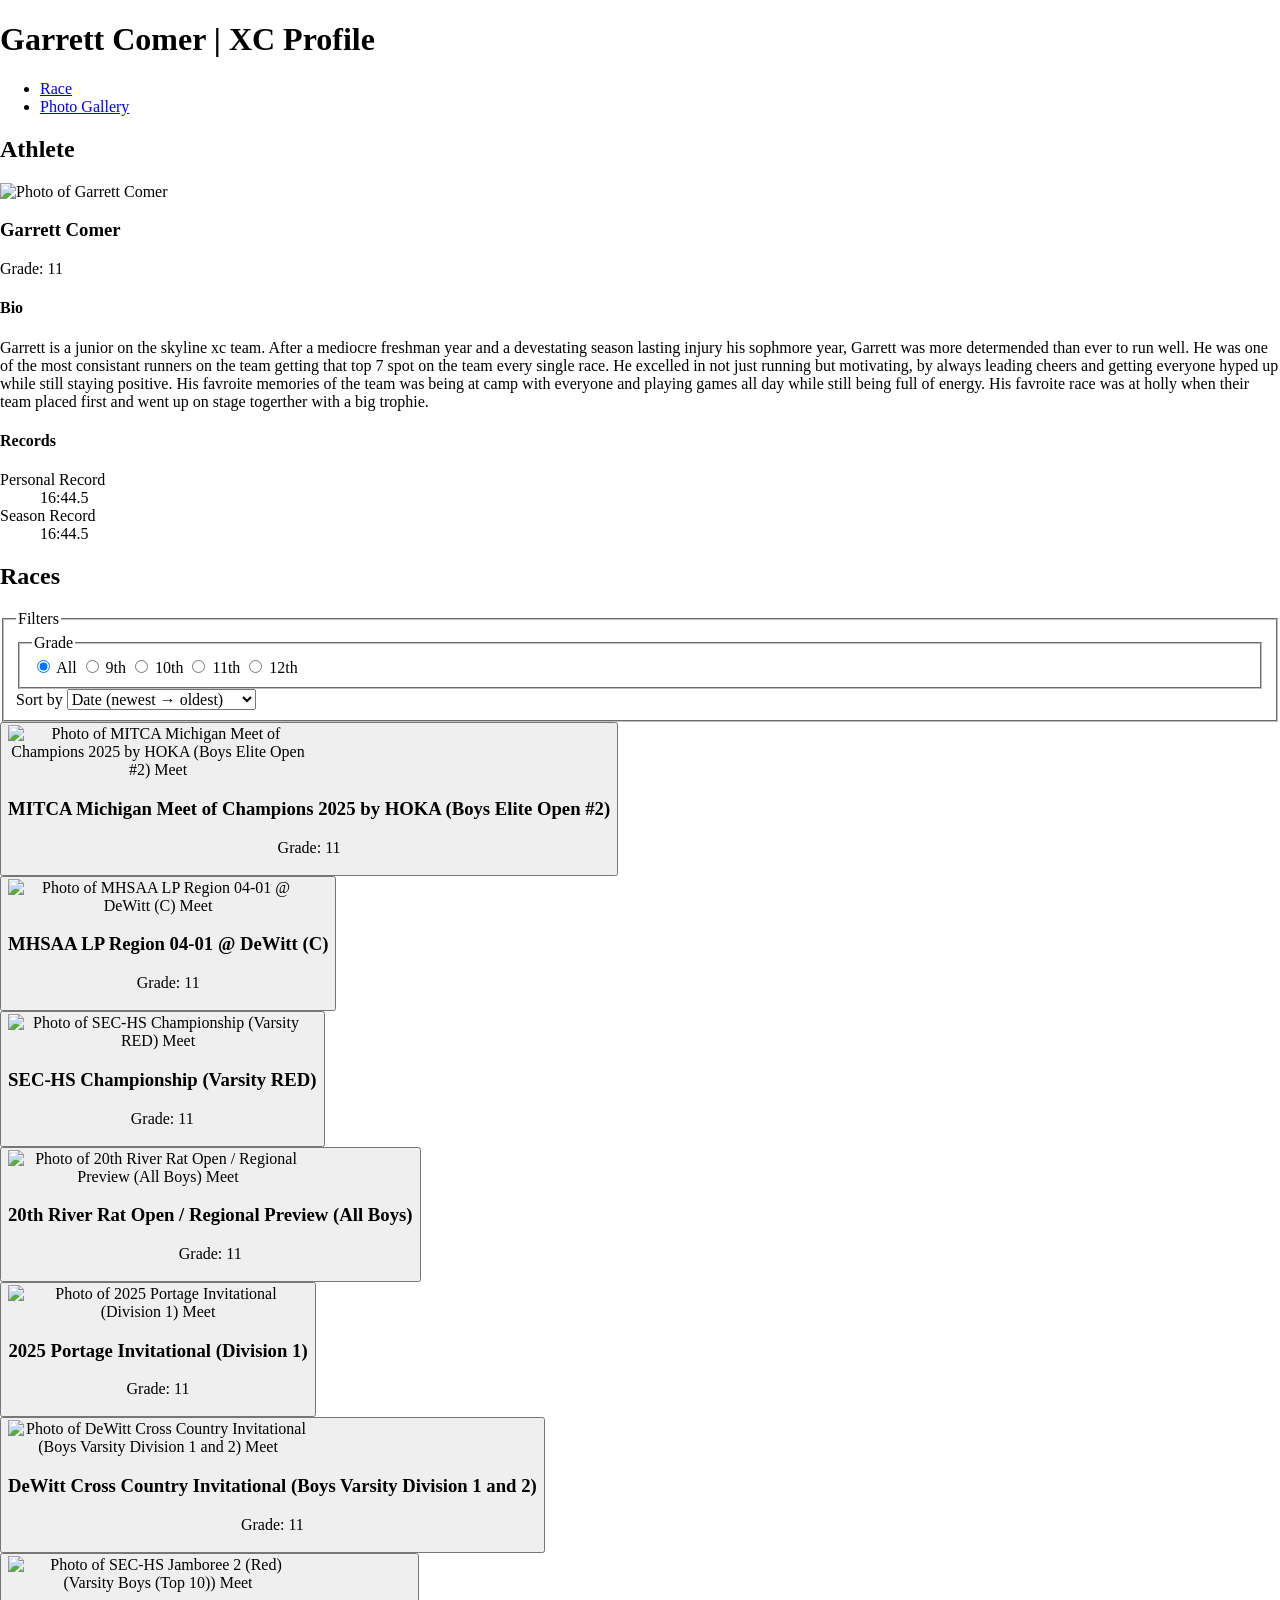
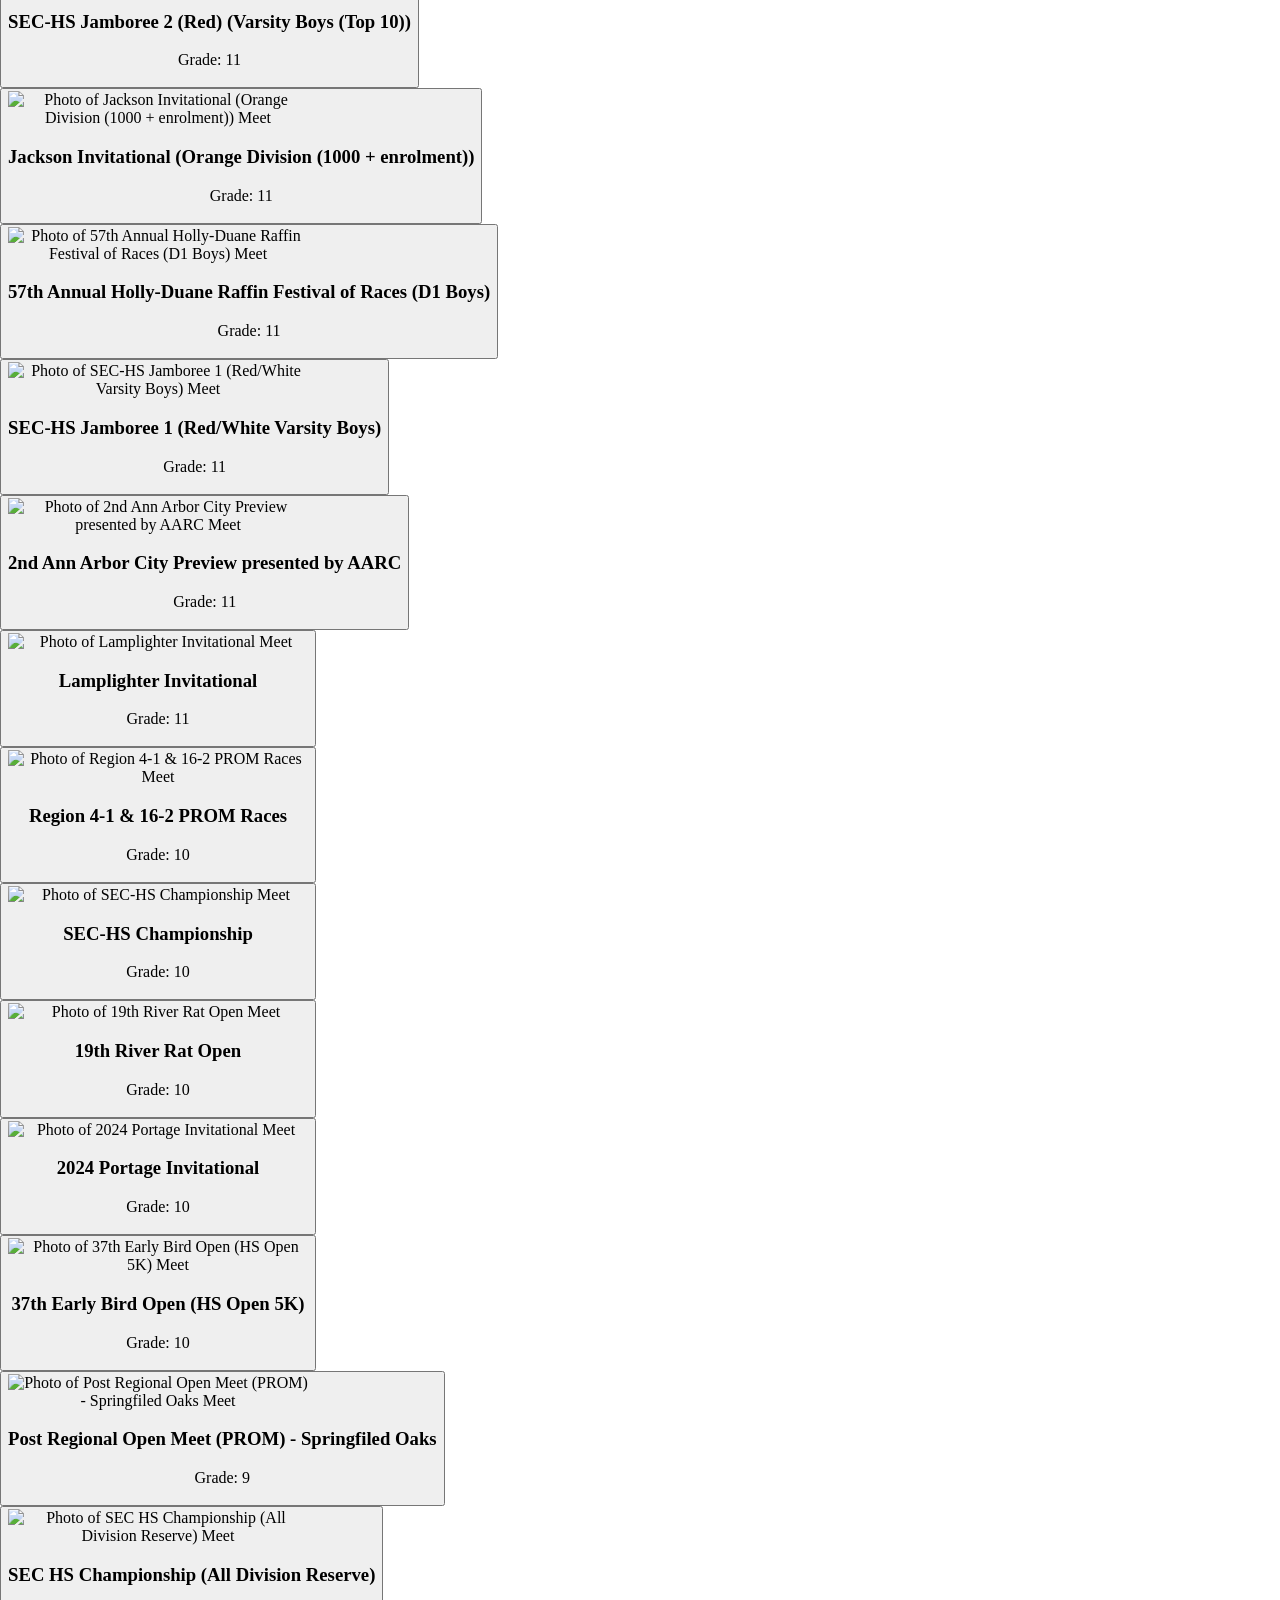
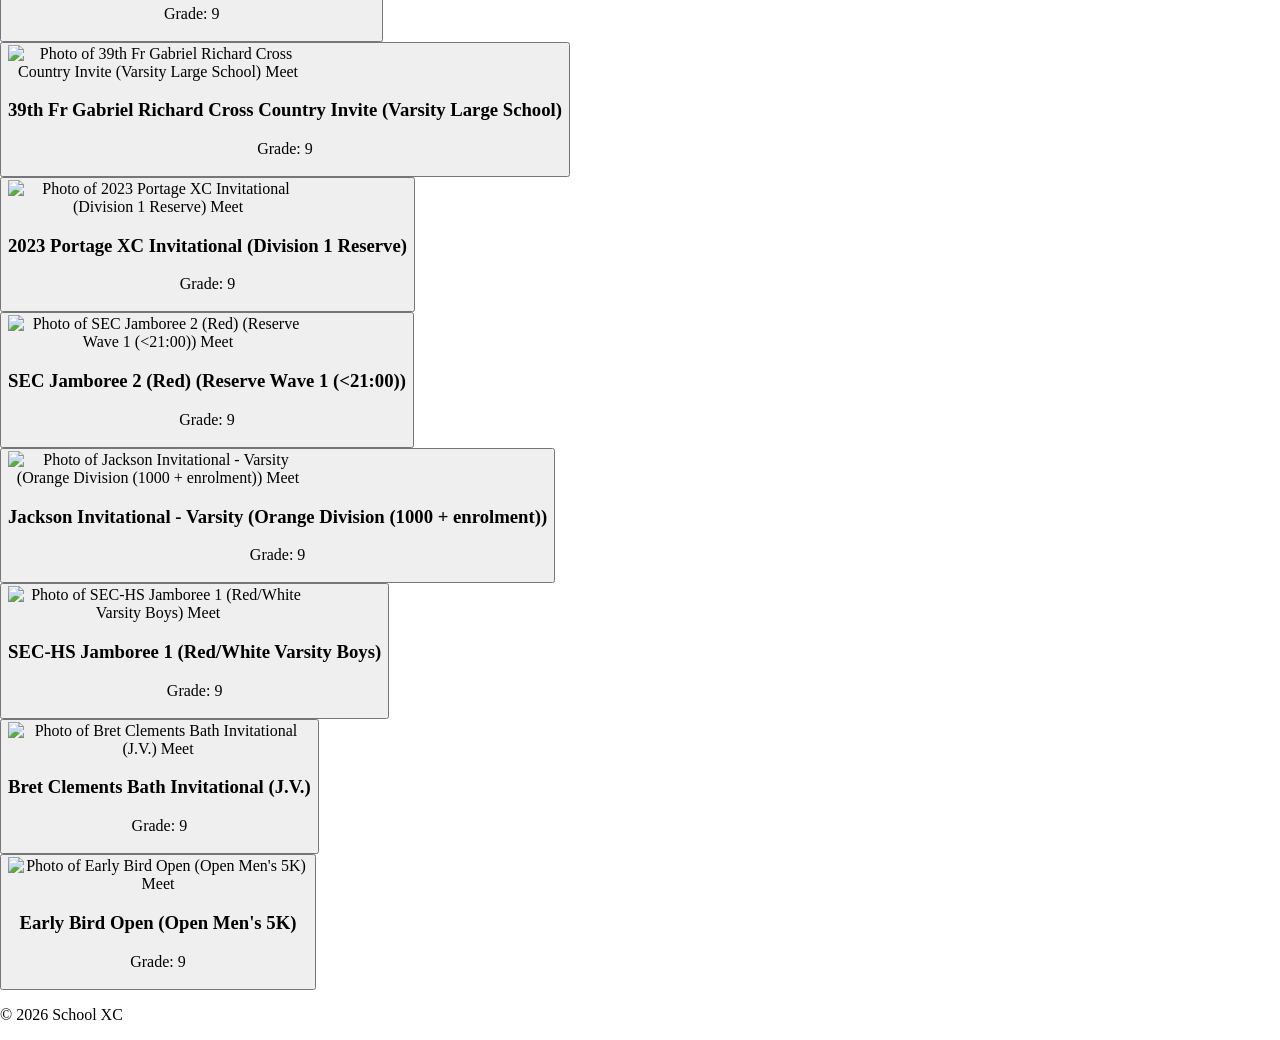
==== index.html @ 2f69517b "Add files via upload" ====
<!doctype html>
<html lang="en">
  <head>
    <meta charset="utf-8" />
    <meta name="viewport" content="width=device-width, initial-scale=1" />
    <title>Garrett Comer | XC Athlete Profile</title>
    <link rel="stylesheet" href="reset.css" />
    <script src="filters.js" defer></script>
  </head>

  <body>    
    <header>
        <h1>Garrett Comer | XC Profile</h1>

        <nav aria-label="Primary">
            <ul>
            <li><a aria-current="page" href="index.html">Race</a></li>
            <li><a href="gallery.html">Photo Gallery</a></li>
            </ul>
        </nav>
    </header>

    <main id="main">
        <section aria-labelledby="athlete-section-heading">
            <h2 id="athlete-section-heading">Athlete</h2>

            <article id="athlete-21615274" aria-labelledby="athlete-name-21615274">
            <header>
                <img src="images/Cover Photo.jpg" alt="Photo of Garrett Comer" width="300"/>
                <h3 id="athlete-name-21615274">Garrett Comer</h3>
                <p>Grade: 11</p>
            </header>

            <section aria-labelledby="bio-heading-21615274">
                <h4 id="bio-heading-21615274">Bio</h4>
                <p>Garrett is a junior on the skyline xc team. After a mediocre freshman year and a devestating season lasting injury his sophmore year, Garrett was more determended than ever to run well. He was one of the most consistant runners on the team getting that top 7 spot on the team every single race. He excelled in not just running but motivating, by always leading cheers and getting everyone hyped up while still staying positive. His favroite memories of the team was being at camp with everyone and playing games all day while still being full of energy. His favroite race was at holly when their team placed first and went up on stage togerther with a big trophie.</p>
            </section>

            <section aria-labelledby="records-heading-21615274">
                <h4 id="records-heading-21615274">Records</h4>
                <dl>
                <dt>Personal Record</dt><dd>16:44.5</dd>
                <dt>Season Record</dt><dd>16:44.5</dd>
                </dl>
            </section>
            </article>
        </section>
        <section aria-labelledby="races-heading">
            <h2 id="races-heading">Races</h2>
            <form id="filters" action="index.html" method="get" aria-labelledby="filter-heading">
            <fieldset>
                <legend id="filter-heading">Filters</legend>

                <fieldset>
                    <legend>Grade</legend>
                    <input type="radio" id="g-all" name="grade" value="all" checked />
                    <label for="g-all">All</label>
                    <input type="radio" id="g-9" name="grade" value="9" />
                    <label for="g-9">9th</label>
                    <input type="radio" id="g-10" name="grade" value="10" />
                    <label for="g-10">10th</label>
                    <input type="radio" id="g-11" name="grade" value="11" />
                    <label for="g-11">11th</label>
                    <input type="radio" id="g-12" name="grade" value="12" />
                    <label for="g-12">12th</label>
                </fieldset>
                
                <div>
                    <label for="sort">Sort by</label>
                    <select id="sort" name="sort">
                    <option value="time_asc">Time (fastest → slowest)</option>
                    <option value="time_desc">Time (slowest → fastest)</option>
                    <option value="place_asc">Placement (best → worst)</option>
                    <option value="place_desc">Placement (worst → best)</option>
                    <option value="date_desc">Date (newest → oldest)</option>
                    <option value="date_asc">Date (oldest → newest)</option>
                    </select>
                </div>
            </fieldset>
            </form>

            <div id="race-cards">
            <article aria-label="Race card" data-grade="11" data-year="2025" data-place="35" data-date="Aug 15 2025" data-time="17:22.3" data-time-seconds="1042.3">
                <button type="button" class="athlete-card" aria-haspopup="dialog" aria-controls="meet-race-1" onclick="document.getElementById('meet-race-1').showModal()">
                <img src="images/2025 Lamplighter.jpg" alt="Photo of Lamplighter Invitational Meet" width="300"/>
                <h3>Lamplighter Invitational</h3>
                <p>Grade: 11</p>
                </button>

                <dialog id="meet-race-1" aria-labelledby="meet-race-1-title">
                <h3 id="meet-race-1-title">Lamplighter Invitational</h3>
                <img src="images/2025 Lamplighter.jpg" alt="Photo of Lamplighter Invitational Meet" />
                <p>Date: Aug 15 2025</p>
                <p>Time: 17:22.3</p>
                <p>Placement: 35</p>
                <p><a href="https://www.athletic.net/CrossCountry/meet/247194/results/1007644">Link to Athletic.net</a></p>
                <form method="dialog">
                    <button>Close</button>
                </form>
                </dialog>
            </article>

<article aria-label="Race card" data-grade="11" data-year="2025" data-place="9" data-date="Aug 27 2025" data-time="17:40.1" data-time-seconds="1060.1">
                <button type="button" class="athlete-card" aria-haspopup="dialog" aria-controls="meet-race-2" onclick="document.getElementById('meet-race-2').showModal()">
                <img src="https://si339.github.io/ClientData/21615274/2025AARC.jpg" alt="Photo of 2nd Ann Arbor City Preview presented by AARC Meet" width="300"/>
                <h3>2nd Ann Arbor City Preview presented by AARC</h3>
                <p>Grade: 11</p>
                </button>

                <dialog id="meet-race-2" aria-labelledby="meet-race-2-title">
                <h3 id="meet-race-2-title">2nd Ann Arbor City Preview presented by AARC</h3>
                <img src="https://si339.github.io/ClientData/21615274/2025AARC.jpg" alt="Photo of 2nd Ann Arbor City Preview presented by AARC Meet" />
                <p>Date: Aug 27 2025</p>
                <p>Time: 17:40.1</p>
                <p>Placement: 9</p>
                <p><a href="https://www.athletic.net/CrossCountry/meet/253860/results/1013715">Link to Athletic.net</a></p>
                <form method="dialog">
                    <button>Close</button>
                </form>
                </dialog>
            </article>

<article aria-label="Race card" data-grade="11" data-year="2025" data-place="22" data-date="Sep 9 2025" data-time="16:55.1" data-time-seconds="1015.1">
                <button type="button" class="athlete-card" aria-haspopup="dialog" aria-controls="meet-race-3" onclick="document.getElementById('meet-race-3').showModal()">
                <img src="https://si339.github.io/ClientData/21615274/2025SEC_HSJamboree1.jpg" alt="Photo of SEC-HS Jamboree 1 (Red/White Varsity Boys) Meet" width="300"/>
                <h3>SEC-HS Jamboree 1 (Red/White Varsity Boys)</h3>
                <p>Grade: 11</p>
                </button>

                <dialog id="meet-race-3" aria-labelledby="meet-race-3-title">
                <h3 id="meet-race-3-title">SEC-HS Jamboree 1 (Red/White Varsity Boys)</h3>
                <img src="https://si339.github.io/ClientData/21615274/2025SEC_HSJamboree1.jpg" alt="Photo of SEC-HS Jamboree 1 (Red/White Varsity Boys) Meet" />
                <p>Date: Sep 9 2025</p>
                <p>Time: 16:55.1</p>
                <p>Placement: 22</p>
                <p><a href="https://www.athletic.net/CrossCountry/meet/255736/results/1016993">Link to Athletic.net</a></p>
                <form method="dialog">
                    <button>Close</button>
                </form>
                </dialog>
            </article>

<article aria-label="Race card" data-grade="11" data-year="2025" data-place="28" data-date="Sep 13 2025" data-time="16:58.4" data-time-seconds="1018.4">
                <button type="button" class="athlete-card" aria-haspopup="dialog" aria-controls="meet-race-4" onclick="document.getElementById('meet-race-4').showModal()">
                <img src="https://si339.github.io/ClientData/21615274/202557thHolly-Duane.jpg" alt="Photo of 57th Annual Holly-Duane Raffin Festival of Races (D1 Boys) Meet" width="300"/>
                <h3>57th Annual Holly-Duane Raffin Festival of Races (D1 Boys)</h3>
                <p>Grade: 11</p>
                </button>

                <dialog id="meet-race-4" aria-labelledby="meet-race-4-title">
                <h3 id="meet-race-4-title">57th Annual Holly-Duane Raffin Festival of Races (D1 Boys)</h3>
                <img src="https://si339.github.io/ClientData/21615274/202557thHolly-Duane.jpg" alt="Photo of 57th Annual Holly-Duane Raffin Festival of Races (D1 Boys) Meet" />
                <p>Date: Sep 13 2025</p>
                <p>Time: 16:58.4</p>
                <p>Placement: 28</p>
                <p><a href="https://www.athletic.net/CrossCountry/meet/254402/results/1015792">Link to Athletic.net</a></p>
                <form method="dialog">
                    <button>Close</button>
                </form>
                </dialog>
            </article>

<article aria-label="Race card" data-grade="11" data-year="2025" data-place="81" data-date="Sep 20 2025" data-time="16:46.8" data-time-seconds="1006.8">
                <button type="button" class="athlete-card" aria-haspopup="dialog" aria-controls="meet-race-5" onclick="document.getElementById('meet-race-5').showModal()">
                <img src="images/logo.jpeg" alt="Photo of Jackson Invitational (Orange Division (1000 + enrolment)) Meet" width="300"/>
                <h3>Jackson Invitational (Orange Division (1000 + enrolment))</h3>
                <p>Grade: 11</p>
                </button>

                <dialog id="meet-race-5" aria-labelledby="meet-race-5-title">
                <h3 id="meet-race-5-title">Jackson Invitational (Orange Division (1000 + enrolment))</h3>
                <img src="images/logo.jpeg" alt="Photo of Jackson Invitational (Orange Division (1000 + enrolment)) Meet" />
                <p>Date: Sep 20 2025</p>
                <p>Time: 16:46.8</p>
                <p>Placement: 81</p>
                <p><a href="https://www.athletic.net/CrossCountry/meet/253890/results/1013851">Link to Athletic.net</a></p>
                <form method="dialog">
                    <button>Close</button>
                </form>
                </dialog>
            </article>

<article aria-label="Race card" data-grade="11" data-year="2025" data-place="23" data-date="Sep 25 2025" data-time="16:55.9" data-time-seconds="1015.9">
                <button type="button" class="athlete-card" aria-haspopup="dialog" aria-controls="meet-race-6" onclick="document.getElementById('meet-race-6').showModal()">
                <img src="https://si339.github.io/ClientData/21615274/2025SEC_HSJamboree2.jpg" alt="Photo of SEC-HS Jamboree 2 (Red) (Varsity Boys (Top 10)) Meet" width="300"/>
                <h3>SEC-HS Jamboree 2 (Red) (Varsity Boys (Top 10))</h3>
                <p>Grade: 11</p>
                </button>

                <dialog id="meet-race-6" aria-labelledby="meet-race-6-title">
                <h3 id="meet-race-6-title">SEC-HS Jamboree 2 (Red) (Varsity Boys (Top 10))</h3>
                <img src="https://si339.github.io/ClientData/21615274/2025SEC_HSJamboree2.jpg" alt="Photo of SEC-HS Jamboree 2 (Red) (Varsity Boys (Top 10)) Meet" />
                <p>Date: Sep 25 2025</p>
                <p>Time: 16:55.9</p>
                <p>Placement: 23</p>
                <p><a href="https://www.athletic.net/CrossCountry/meet/255735/results/1016991">Link to Athletic.net</a></p>
                <form method="dialog">
                    <button>Close</button>
                </form>
                </dialog>
            </article>

<article aria-label="Race card" data-grade="11" data-year="2025" data-place="19" data-date="Sep 27 2025" data-time="16:55.4" data-time-seconds="1015.4">
                <button type="button" class="athlete-card" aria-haspopup="dialog" aria-controls="meet-race-7" onclick="document.getElementById('meet-race-7').showModal()">
                <img src="https://si339.github.io/ClientData/21615274/2025DeWittXCInvitational.jpg" alt="Photo of DeWitt Cross Country Invitational (Boys Varsity Division 1 and 2) Meet" width="300"/>
                <h3>DeWitt Cross Country Invitational (Boys Varsity Division 1 and 2)</h3>
                <p>Grade: 11</p>
                </button>

                <dialog id="meet-race-7" aria-labelledby="meet-race-7-title">
                <h3 id="meet-race-7-title">DeWitt Cross Country Invitational (Boys Varsity Division 1 and 2)</h3>
                <img src="https://si339.github.io/ClientData/21615274/2025DeWittXCInvitational.jpg" alt="Photo of DeWitt Cross Country Invitational (Boys Varsity Division 1 and 2) Meet" />
                <p>Date: Sep 27 2025</p>
                <p>Time: 16:55.4</p>
                <p>Placement: 19</p>
                <p><a href="https://www.athletic.net/CrossCountry/meet/253663/results/1013066">Link to Athletic.net</a></p>
                <form method="dialog">
                    <button>Close</button>
                </form>
                </dialog>
            </article>

<article aria-label="Race card" data-grade="11" data-year="2025" data-place="46" data-date="Oct 4 2025" data-time="16:49.8" data-time-seconds="1009.8">
                <button type="button" class="athlete-card" aria-haspopup="dialog" aria-controls="meet-race-8" onclick="document.getElementById('meet-race-8').showModal()">
                <img src="https://si339.github.io/ClientData/21615274/2025PortageInvitational.jpg" alt="Photo of 2025 Portage Invitational (Division 1) Meet" width="300"/>
                <h3>2025 Portage Invitational (Division 1)</h3>
                <p>Grade: 11</p>
                </button>

                <dialog id="meet-race-8" aria-labelledby="meet-race-8-title">
                <h3 id="meet-race-8-title">2025 Portage Invitational (Division 1)</h3>
                <img src="https://si339.github.io/ClientData/21615274/2025PortageInvitational.jpg" alt="Photo of 2025 Portage Invitational (Division 1) Meet" />
                <p>Date: Oct 4 2025</p>
                <p>Time: 16:49.8</p>
                <p>Placement: 46</p>
                <p><a href="https://www.athletic.net/CrossCountry/meet/256643/results/1020256">Link to Athletic.net</a></p>
                <form method="dialog">
                    <button>Close</button>
                </form>
                </dialog>
            </article>

<article aria-label="Race card" data-grade="11" data-year="2025" data-place="20" data-date="Oct 10 2025" data-time="17:16.1" data-time-seconds="1036.1">
                <button type="button" class="athlete-card" aria-haspopup="dialog" aria-controls="meet-race-9" onclick="document.getElementById('meet-race-9').showModal()">
                <img src="https://si339.github.io/ClientData/21615274/2025_20thRiverRatOpen.jpg" alt="Photo of 20th River Rat Open / Regional Preview (All Boys) Meet" width="300"/>
                <h3>20th River Rat Open / Regional Preview (All Boys)</h3>
                <p>Grade: 11</p>
                </button>

                <dialog id="meet-race-9" aria-labelledby="meet-race-9-title">
                <h3 id="meet-race-9-title">20th River Rat Open / Regional Preview (All Boys)</h3>
                <img src="https://si339.github.io/ClientData/21615274/2025_20thRiverRatOpen.jpg" alt="Photo of 20th River Rat Open / Regional Preview (All Boys) Meet" />
                <p>Date: Oct 10 2025</p>
                <p>Time: 17:16.1</p>
                <p>Placement: 20</p>
                <p><a href="https://www.athletic.net/CrossCountry/meet/253193/results/1010579">Link to Athletic.net</a></p>
                <form method="dialog">
                    <button>Close</button>
                </form>
                </dialog>
            </article>

<article aria-label="Race card" data-grade="11" data-year="2025" data-place="19" data-date="Oct 16 2025" data-time="17:00.5" data-time-seconds="1020.5">
                <button type="button" class="athlete-card" aria-haspopup="dialog" aria-controls="meet-race-10" onclick="document.getElementById('meet-race-10').showModal()">
                <img src="https://si339.github.io/ClientData/21615274/2025_SEC-HSChampionship.jpg" alt="Photo of SEC-HS Championship (Varsity RED) Meet" width="300"/>
                <h3>SEC-HS Championship (Varsity RED)</h3>
                <p>Grade: 11</p>
                </button>

                <dialog id="meet-race-10" aria-labelledby="meet-race-10-title">
                <h3 id="meet-race-10-title">SEC-HS Championship (Varsity RED)</h3>
                <img src="https://si339.github.io/ClientData/21615274/2025_SEC-HSChampionship.jpg" alt="Photo of SEC-HS Championship (Varsity RED) Meet" />
                <p>Date: Oct 16 2025</p>
                <p>Time: 17:00.5</p>
                <p>Placement: 19</p>
                <p><a href="https://www.athletic.net/CrossCountry/meet/255733/results/1016980">Link to Athletic.net</a></p>
                <form method="dialog">
                    <button>Close</button>
                </form>
                </dialog>
            </article>

<article aria-label="Race card" data-grade="11" data-year="2025" data-place="31" data-date="Oct 24 2025" data-time="16:43.8" data-time-seconds="1003.8">
                <button type="button" class="athlete-card" aria-haspopup="dialog" aria-controls="meet-race-11" onclick="document.getElementById('meet-race-11').showModal()">
                <img src="images/logo.jpeg" alt="Photo of MHSAA LP Region 04-01 @ DeWitt (C) Meet" width="300"/>
                <h3>MHSAA LP Region 04-01 @ DeWitt (C)</h3>
                <p>Grade: 11</p>
                </button>

                <dialog id="meet-race-11" aria-labelledby="meet-race-11-title">
                <h3 id="meet-race-11-title">MHSAA LP Region 04-01 @ DeWitt (C)</h3>
                <img src="images/logo.jpeg" alt="Photo of MHSAA LP Region 04-01 @ DeWitt (C) Meet" />
                <p>Date: Oct 24 2025</p>
                <p>Time: 16:43.8</p>
                <p>Placement: 31</p>
                <p><a href="https://www.athletic.net/CrossCountry/meet/256172/results/1018459">Link to Athletic.net</a></p>
                <form method="dialog">
                    <button>Close</button>
                </form>
                </dialog>
            </article>

<article aria-label="Race card" data-grade="11" data-year="2025" data-place="52" data-date="Nov 8 2025" data-time="16:44.5" data-time-seconds="1004.5">
                <button type="button" class="athlete-card" aria-haspopup="dialog" aria-controls="meet-race-12" onclick="document.getElementById('meet-race-12').showModal()">
                <img src="images/logo.jpeg" alt="Photo of MITCA Michigan Meet of Champions 2025 by HOKA (Boys Elite Open #2) Meet" width="300"/>
                <h3>MITCA Michigan Meet of Champions 2025 by HOKA (Boys Elite Open #2)</h3>
                <p>Grade: 11</p>
                </button>

                <dialog id="meet-race-12" aria-labelledby="meet-race-12-title">
                <h3 id="meet-race-12-title">MITCA Michigan Meet of Champions 2025 by HOKA (Boys Elite Open #2)</h3>
                <img src="images/logo.jpeg" alt="Photo of MITCA Michigan Meet of Champions 2025 by HOKA (Boys Elite Open #2) Meet" />
                <p>Date: Nov 8 2025</p>
                <p>Time: 16:44.5</p>
                <p>Placement: 52</p>
                <p><a href="https://www.athletic.net/CrossCountry/meet/260111/results/1032840">Link to Athletic.net</a></p>
                <form method="dialog">
                    <button>Close</button>
                </form>
                </dialog>
            </article>

<article aria-label="Race card" data-grade="10" data-year="2024" data-place="160" data-date="Aug 29 2024" data-time="21:04.2" data-time-seconds="1264.2">
                <button type="button" class="athlete-card" aria-haspopup="dialog" aria-controls="meet-race-13" onclick="document.getElementById('meet-race-13').showModal()">
                <img src="https://si339.github.io/ClientData/21615274/2024EarlyBirdOpen.jpg" alt="Photo of 37th Early Bird Open (HS Open 5K) Meet" width="300"/>
                <h3>37th Early Bird Open (HS Open 5K)</h3>
                <p>Grade: 10</p>
                </button>

                <dialog id="meet-race-13" aria-labelledby="meet-race-13-title">
                <h3 id="meet-race-13-title">37th Early Bird Open (HS Open 5K)</h3>
                <img src="https://si339.github.io/ClientData/21615274/2024EarlyBirdOpen.jpg" alt="Photo of 37th Early Bird Open (HS Open 5K) Meet" />
                <p>Date: Aug 29 2024</p>
                <p>Time: 21:04.2</p>
                <p>Placement: 160</p>
                <p><a href="https://www.athletic.net/CrossCountry/meet/235827/results/943367">Link to Athletic.net</a></p>
                <form method="dialog">
                    <button>Close</button>
                </form>
                </dialog>
            </article>

<article aria-label="Race card" data-grade="10" data-year="2024" data-place="318" data-date="Oct 5 2024" data-time="21:04.9" data-time-seconds="1264.9">
                <button type="button" class="athlete-card" aria-haspopup="dialog" aria-controls="meet-race-14" onclick="document.getElementById('meet-race-14').showModal()">
                <img src="images/logo.jpeg" alt="Photo of 2024 Portage Invitational Meet" width="300"/>
                <h3>2024 Portage Invitational</h3>
                <p>Grade: 10</p>
                </button>

                <dialog id="meet-race-14" aria-labelledby="meet-race-14-title">
                <h3 id="meet-race-14-title">2024 Portage Invitational</h3>
                <img src="images/logo.jpeg" alt="Photo of 2024 Portage Invitational Meet" />
                <p>Date: Oct 5 2024</p>
                <p>Time: 21:04.9</p>
                <p>Placement: 318</p>
                <p><a href="https://www.athletic.net/CrossCountry/meet/237295/results/948796">Link to Athletic.net</a></p>
                <form method="dialog">
                    <button>Close</button>
                </form>
                </dialog>
            </article>

<article aria-label="Race card" data-grade="10" data-year="2024" data-place="99" data-date="Oct 11 2024" data-time="20:34.8" data-time-seconds="1234.8">
                <button type="button" class="athlete-card" aria-haspopup="dialog" aria-controls="meet-race-15" onclick="document.getElementById('meet-race-15').showModal()">
                <img src="https://si339.github.io/ClientData/21615274/Garrett_RiverRat_2024.JPG" alt="Photo of 19th River Rat Open Meet" width="300"/>
                <h3>19th River Rat Open</h3>
                <p>Grade: 10</p>
                </button>

                <dialog id="meet-race-15" aria-labelledby="meet-race-15-title">
                <h3 id="meet-race-15-title">19th River Rat Open</h3>
                <img src="https://si339.github.io/ClientData/21615274/Garrett_RiverRat_2024.JPG" alt="Photo of 19th River Rat Open Meet" />
                <p>Date: Oct 11 2024</p>
                <p>Time: 20:34.8</p>
                <p>Placement: 99</p>
                <p><a href="https://www.athletic.net/CrossCountry/meet/235828/results/943371">Link to Athletic.net</a></p>
                <form method="dialog">
                    <button>Close</button>
                </form>
                </dialog>
            </article>

<article aria-label="Race card" data-grade="10" data-year="2024" data-place="49" data-date="Oct 17 2024" data-time="19:17.8" data-time-seconds="1157.8">
                <button type="button" class="athlete-card" aria-haspopup="dialog" aria-controls="meet-race-16" onclick="document.getElementById('meet-race-16').showModal()">
                <img src="https://si339.github.io/ClientData/21615274/Garrett_SEC_2024.JPG" alt="Photo of SEC-HS Championship Meet" width="300"/>
                <h3>SEC-HS Championship</h3>
                <p>Grade: 10</p>
                </button>

                <dialog id="meet-race-16" aria-labelledby="meet-race-16-title">
                <h3 id="meet-race-16-title">SEC-HS Championship</h3>
                <img src="https://si339.github.io/ClientData/21615274/Garrett_SEC_2024.JPG" alt="Photo of SEC-HS Championship Meet" />
                <p>Date: Oct 17 2024</p>
                <p>Time: 19:17.8</p>
                <p>Placement: 49</p>
                <p><a href="https://www.athletic.net/CrossCountry/meet/238232/results/9520733">Link to Athletic.net</a></p>
                <form method="dialog">
                    <button>Close</button>
                </form>
                </dialog>
            </article>

<article aria-label="Race card" data-grade="10" data-year="2024" data-place="23" data-date="Oct 26 2024" data-time="18:42.7 SR">
                <button type="button" class="athlete-card" aria-haspopup="dialog" aria-controls="meet-race-17" onclick="document.getElementById('meet-race-17').showModal()">
                <img src="images/2024 Region 4-1 & 16-2 PROM Races.jpg" alt="Photo of Region 4-1 &amp; 16-2 PROM Races Meet" width="300"/>
                <h3>Region 4-1 &amp; 16-2 PROM Races</h3>
                <p>Grade: 10</p>
                </button>

                <dialog id="meet-race-17" aria-labelledby="meet-race-17-title">
                <h3 id="meet-race-17-title">Region 4-1 &amp; 16-2 PROM Races</h3>
                <img src="images/2024 Region 4-1 & 16-2 PROM Races.jpg" alt="Photo of Region 4-1 &amp; 16-2 PROM Races Meet" />
                <p>Date: Oct 26 2024</p>
                <p>Time: 18:42.7 SR</p>
                <p>Placement: 23</p>
                <p><a href="https://www.athletic.net/CrossCountry/meet/251112/results/999928">Link to Athletic.net</a></p>
                <form method="dialog">
                    <button>Close</button>
                </form>
                </dialog>
            </article>

<article aria-label="Race card" data-grade="9" data-year="2023" data-place="67" data-date="Aug 31 2023" data-time="19:45.4" data-time-seconds="1185.4">
                <button type="button" class="athlete-card" aria-haspopup="dialog" aria-controls="meet-race-18" onclick="document.getElementById('meet-race-18').showModal()">
                <img src="https://si339.github.io/ClientData/21615274/2023EarlyBirdOpen.jpg" alt="Photo of Early Bird Open (Open Men&#x27;s 5K) Meet" width="300"/>
                <h3>Early Bird Open (Open Men&#x27;s 5K)</h3>
                <p>Grade: 9</p>
                </button>

                <dialog id="meet-race-18" aria-labelledby="meet-race-18-title">
                <h3 id="meet-race-18-title">Early Bird Open (Open Men&#x27;s 5K)</h3>
                <img src="https://si339.github.io/ClientData/21615274/2023EarlyBirdOpen.jpg" alt="Photo of Early Bird Open (Open Men&#x27;s 5K) Meet" />
                <p>Date: Aug 31 2023</p>
                <p>Time: 19:45.4</p>
                <p>Placement: 67</p>
                <p><a href="https://www.athletic.net/CrossCountry/meet/223660/results/894305">Link to Athletic.net</a></p>
                <form method="dialog">
                    <button>Close</button>
                </form>
                </dialog>
            </article>

<article aria-label="Race card" data-grade="9" data-year="2023" data-place="23" data-date="Sep 9 2023" data-time="19:16.3" data-time-seconds="1156.3">
                <button type="button" class="athlete-card" aria-haspopup="dialog" aria-controls="meet-race-19" onclick="document.getElementById('meet-race-19').showModal()">
                <img src="images/2023 Bret Clements Bath Invitational (J.V.)" alt="Photo of Bret Clements Bath Invitational (J.V.) Meet" width="300"/>
                <h3>Bret Clements Bath Invitational (J.V.)</h3>
                <p>Grade: 9</p>
                </button>

                <dialog id="meet-race-19" aria-labelledby="meet-race-19-title">
                <h3 id="meet-race-19-title">Bret Clements Bath Invitational (J.V.)</h3>
                <img src="images/2023 Bret Clements Bath Invitational (J.V.)" alt="Photo of Bret Clements Bath Invitational (J.V.) Meet" />
                <p>Date: Sep 9 2023</p>
                <p>Time: 19:16.3</p>
                <p>Placement: 23</p>
                <p><a href="https://www.athletic.net/CrossCountry/meet/221738/results/887403">Link to Athletic.net</a></p>
                <form method="dialog">
                    <button>Close</button>
                </form>
                </dialog>
            </article>

<article aria-label="Race card" data-grade="9" data-year="2023" data-place="97" data-date="Sep 13 2023" data-time="19:22.2" data-time-seconds="1162.2">
                <button type="button" class="athlete-card" aria-haspopup="dialog" aria-controls="meet-race-20" onclick="document.getElementById('meet-race-20').showModal()">
                <img src="https://si339.github.io/ClientData/21615274/Garrett_SEC1_2023.jpg" alt="Photo of SEC-HS Jamboree 1 (Red/White Varsity Boys) Meet" width="300"/>
                <h3>SEC-HS Jamboree 1 (Red/White Varsity Boys)</h3>
                <p>Grade: 9</p>
                </button>

                <dialog id="meet-race-20" aria-labelledby="meet-race-20-title">
                <h3 id="meet-race-20-title">SEC-HS Jamboree 1 (Red/White Varsity Boys)</h3>
                <img src="https://si339.github.io/ClientData/21615274/Garrett_SEC1_2023.jpg" alt="Photo of SEC-HS Jamboree 1 (Red/White Varsity Boys) Meet" />
                <p>Date: Sep 13 2023</p>
                <p>Time: 19:22.2</p>
                <p>Placement: 97</p>
                <p><a href="https://www.athletic.net/CrossCountry/meet/221764/results/887492">Link to Athletic.net</a></p>
                <form method="dialog">
                    <button>Close</button>
                </form>
                </dialog>
            </article>

<article aria-label="Race card" data-grade="9" data-year="2023" data-place="206" data-date="Sep 23 2023" data-time="18:47.9" data-time-seconds="1127.9">
                <button type="button" class="athlete-card" aria-haspopup="dialog" aria-controls="meet-race-21" onclick="document.getElementById('meet-race-21').showModal()">
                <img src="https://si339.github.io/ClientData/21615274/Garrett_Jackson_2023.JPG" alt="Photo of Jackson Invitational - Varsity (Orange Division (1000 + enrolment)) Meet" width="300"/>
                <h3>Jackson Invitational - Varsity (Orange Division (1000 + enrolment))</h3>
                <p>Grade: 9</p>
                </button>

                <dialog id="meet-race-21" aria-labelledby="meet-race-21-title">
                <h3 id="meet-race-21-title">Jackson Invitational - Varsity (Orange Division (1000 + enrolment))</h3>
                <img src="https://si339.github.io/ClientData/21615274/Garrett_Jackson_2023.JPG" alt="Photo of Jackson Invitational - Varsity (Orange Division (1000 + enrolment)) Meet" />
                <p>Date: Sep 23 2023</p>
                <p>Time: 18:47.9</p>
                <p>Placement: 206</p>
                <p><a href="https://www.athletic.net/CrossCountry/meet/221802/results/887639">Link to Athletic.net</a></p>
                <form method="dialog">
                    <button>Close</button>
                </form>
                </dialog>
            </article>

<article aria-label="Race card" data-grade="9" data-year="2023" data-place="21" data-date="Sep 27 2023" data-time="18:36.0" data-time-seconds="1116.0">
                <button type="button" class="athlete-card" aria-haspopup="dialog" aria-controls="meet-race-22" onclick="document.getElementById('meet-race-22').showModal()">
                <img src="https://si339.github.io/ClientData/21615274/Garrett_SEC2_2023.JPG" alt="Photo of SEC Jamboree 2 (Red) (Reserve Wave 1 (&lt;21:00)) Meet" width="300"/>
                <h3>SEC Jamboree 2 (Red) (Reserve Wave 1 (&lt;21:00))</h3>
                <p>Grade: 9</p>
                </button>

                <dialog id="meet-race-22" aria-labelledby="meet-race-22-title">
                <h3 id="meet-race-22-title">SEC Jamboree 2 (Red) (Reserve Wave 1 (&lt;21:00))</h3>
                <img src="https://si339.github.io/ClientData/21615274/Garrett_SEC2_2023.JPG" alt="Photo of SEC Jamboree 2 (Red) (Reserve Wave 1 (&lt;21:00)) Meet" />
                <p>Date: Sep 27 2023</p>
                <p>Time: 18:36.0</p>
                <p>Placement: 21</p>
                <p><a href="https://www.athletic.net/CrossCountry/meet/222702/results/890995">Link to Athletic.net</a></p>
                <form method="dialog">
                    <button>Close</button>
                </form>
                </dialog>
            </article>

<article aria-label="Race card" data-grade="9" data-year="2023" data-place="104" data-date="Oct 7 2023" data-time="18:47.1" data-time-seconds="1127.1">
                <button type="button" class="athlete-card" aria-haspopup="dialog" aria-controls="meet-race-23" onclick="document.getElementById('meet-race-23').showModal()">
                <img src="images/logo.jpeg" alt="Photo of 2023 Portage XC Invitational (Division 1 Reserve) Meet" width="300"/>
                <h3>2023 Portage XC Invitational (Division 1 Reserve)</h3>
                <p>Grade: 9</p>
                </button>

                <dialog id="meet-race-23" aria-labelledby="meet-race-23-title">
                <h3 id="meet-race-23-title">2023 Portage XC Invitational (Division 1 Reserve)</h3>
                <img src="images/logo.jpeg" alt="Photo of 2023 Portage XC Invitational (Division 1 Reserve) Meet" />
                <p>Date: Oct 7 2023</p>
                <p>Time: 18:47.1</p>
                <p>Placement: 104</p>
                <p><a href="https://www.athletic.net/CrossCountry/meet/221793/results/887586">Link to Athletic.net</a></p>
                <form method="dialog">
                    <button>Close</button>
                </form>
                </dialog>
            </article>

<article aria-label="Race card" data-grade="9" data-year="2023" data-place="134" data-date="Oct 14 2023" data-time="20:06.6" data-time-seconds="1206.6">
                <button type="button" class="athlete-card" aria-haspopup="dialog" aria-controls="meet-race-24" onclick="document.getElementById('meet-race-24').showModal()">
                <img src="https://si339.github.io/ClientData/21615274/Garrett_GabrielRichard2023.jpg" alt="Photo of 39th Fr Gabriel Richard Cross Country Invite (Varsity Large School) Meet" width="300"/>
                <h3>39th Fr Gabriel Richard Cross Country Invite (Varsity Large School)</h3>
                <p>Grade: 9</p>
                </button>

                <dialog id="meet-race-24" aria-labelledby="meet-race-24-title">
                <h3 id="meet-race-24-title">39th Fr Gabriel Richard Cross Country Invite (Varsity Large School)</h3>
                <img src="https://si339.github.io/ClientData/21615274/Garrett_GabrielRichard2023.jpg" alt="Photo of 39th Fr Gabriel Richard Cross Country Invite (Varsity Large School) Meet" />
                <p>Date: Oct 14 2023</p>
                <p>Time: 20:06.6</p>
                <p>Placement: 134</p>
                <p><a href="https://www.athletic.net/CrossCountry/meet/221531/results/886426">Link to Athletic.net</a></p>
                <form method="dialog">
                    <button>Close</button>
                </form>
                </dialog>
            </article>

<article aria-label="Race card" data-grade="9" data-year="2023" data-place="44" data-date="Oct 19 2023" data-time="19:21.8" data-time-seconds="1161.8">
                <button type="button" class="athlete-card" aria-haspopup="dialog" aria-controls="meet-race-25" onclick="document.getElementById('meet-race-25').showModal()">
                <img src="https://si339.github.io/ClientData/21615274/2023EarlyBirdOpen.jpg" alt="Photo of SEC HS Championship (All Division Reserve) Meet" width="300"/>
                <h3>SEC HS Championship (All Division Reserve)</h3>
                <p>Grade: 9</p>
                </button>

                <dialog id="meet-race-25" aria-labelledby="meet-race-25-title">
                <h3 id="meet-race-25-title">SEC HS Championship (All Division Reserve)</h3>
                <img src="https://si339.github.io/ClientData/21615274/2023EarlyBirdOpen.jpg" alt="Photo of SEC HS Championship (All Division Reserve) Meet" />
                <p>Date: Oct 19 2023</p>
                <p>Time: 19:21.8</p>
                <p>Placement: 44</p>
                <p><a href="https://www.athletic.net/CrossCountry/meet/221762/results/887481">Link to Athletic.net</a></p>
                <form method="dialog">
                    <button>Close</button>
                </form>
                </dialog>
            </article>

<article aria-label="Race card" data-grade="9" data-year="2023" data-place="13" data-date="Oct 28 2023" data-time="18:24.6" data-time-seconds="1104.6">
                <button type="button" class="athlete-card" aria-haspopup="dialog" aria-controls="meet-race-26" onclick="document.getElementById('meet-race-26').showModal()">
                <img src="https://si339.github.io/ClientData/21615274/2023EarlyBirdOpen.jpg" alt="Photo of Post Regional Open Meet (PROM) - Springfiled Oaks Meet" width="300"/>
                <h3>Post Regional Open Meet (PROM) - Springfiled Oaks</h3>
                <p>Grade: 9</p>
                </button>

                <dialog id="meet-race-26" aria-labelledby="meet-race-26-title">
                <h3 id="meet-race-26-title">Post Regional Open Meet (PROM) - Springfiled Oaks</h3>
                <img src="https://si339.github.io/ClientData/21615274/2023EarlyBirdOpen.jpg" alt="Photo of Post Regional Open Meet (PROM) - Springfiled Oaks Meet" />
                <p>Date: Oct 28 2023</p>
                <p>Time: 18:24.6</p>
                <p>Placement: 13</p>
                <p><a href="https://www.athletic.net/CrossCountry/meet/229906/results/916818">Link to Athletic.net</a></p>
                <form method="dialog">
                    <button>Close</button>
                </form>
                </dialog>
            </article>
            </div>
        </section>
    </main>
    <footer>
        <p>&copy; 2026 School XC</p>
    </footer>
  </body>
  
</html>
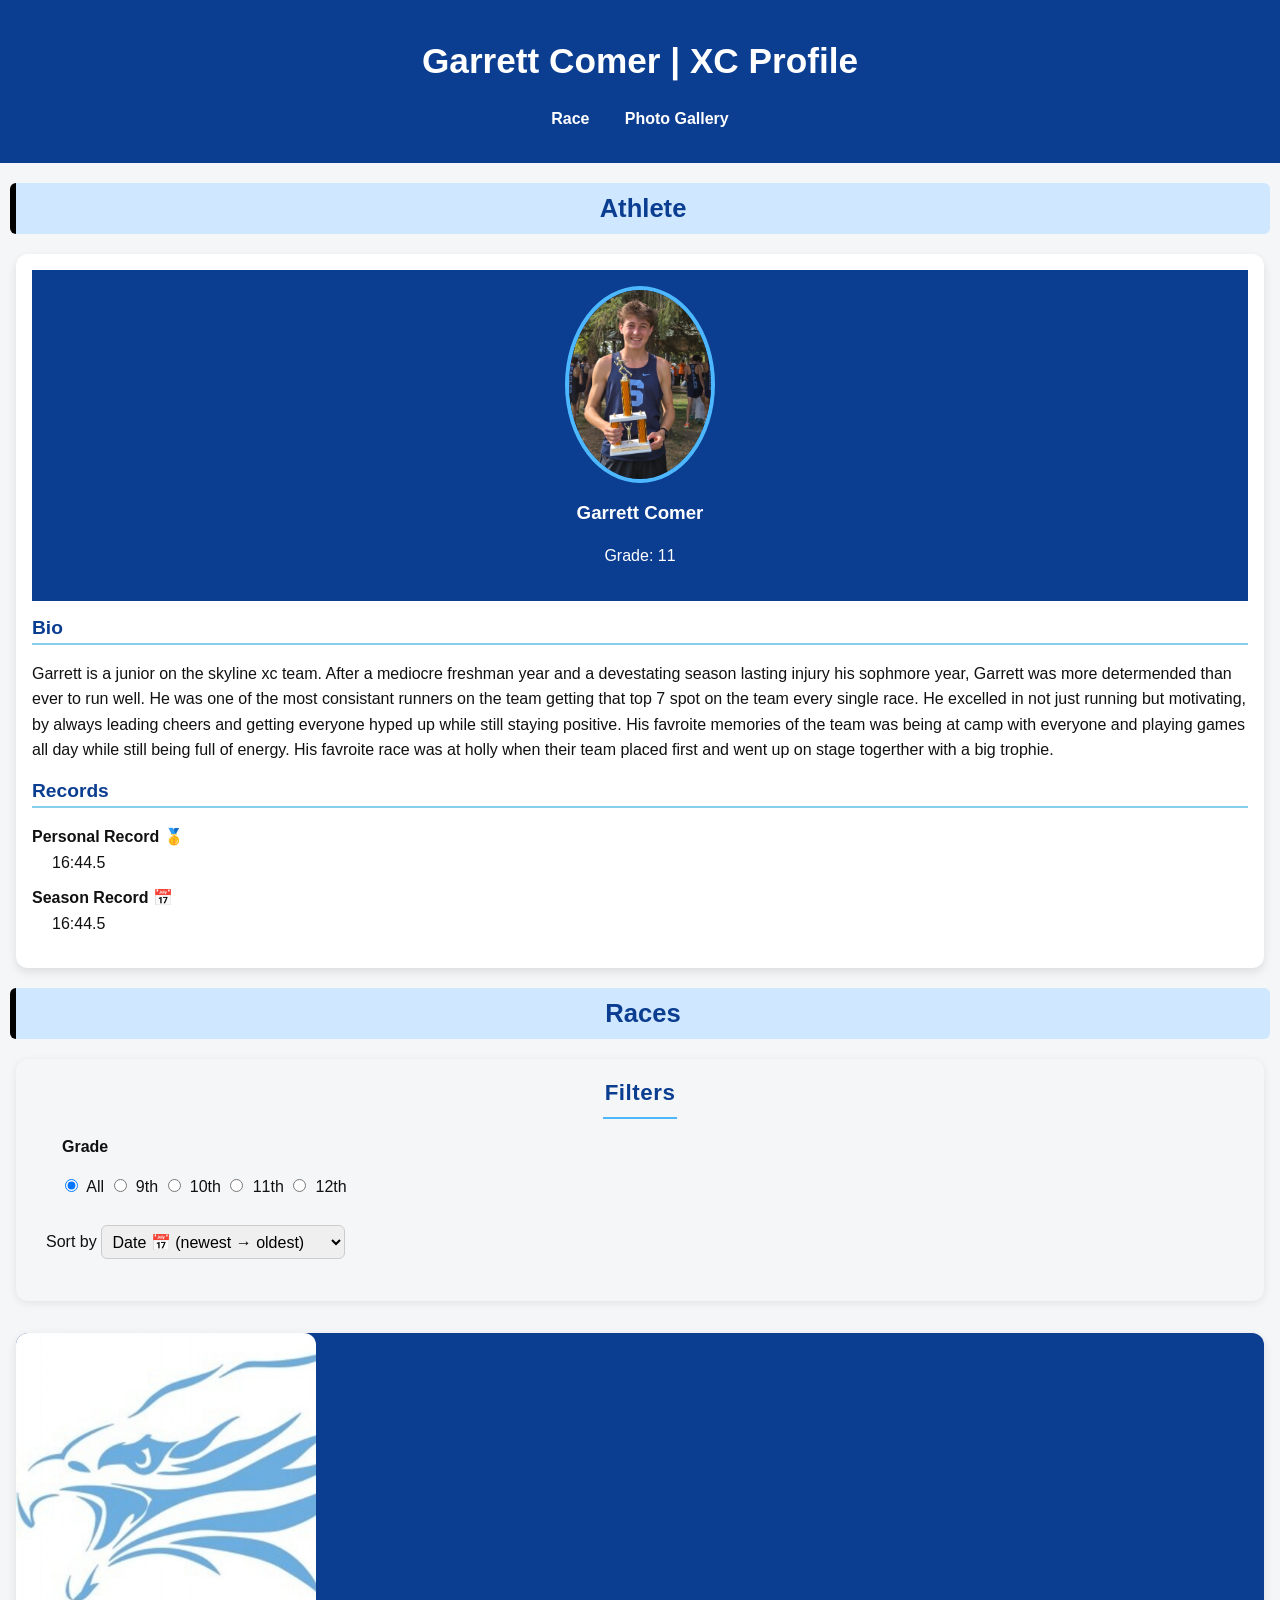
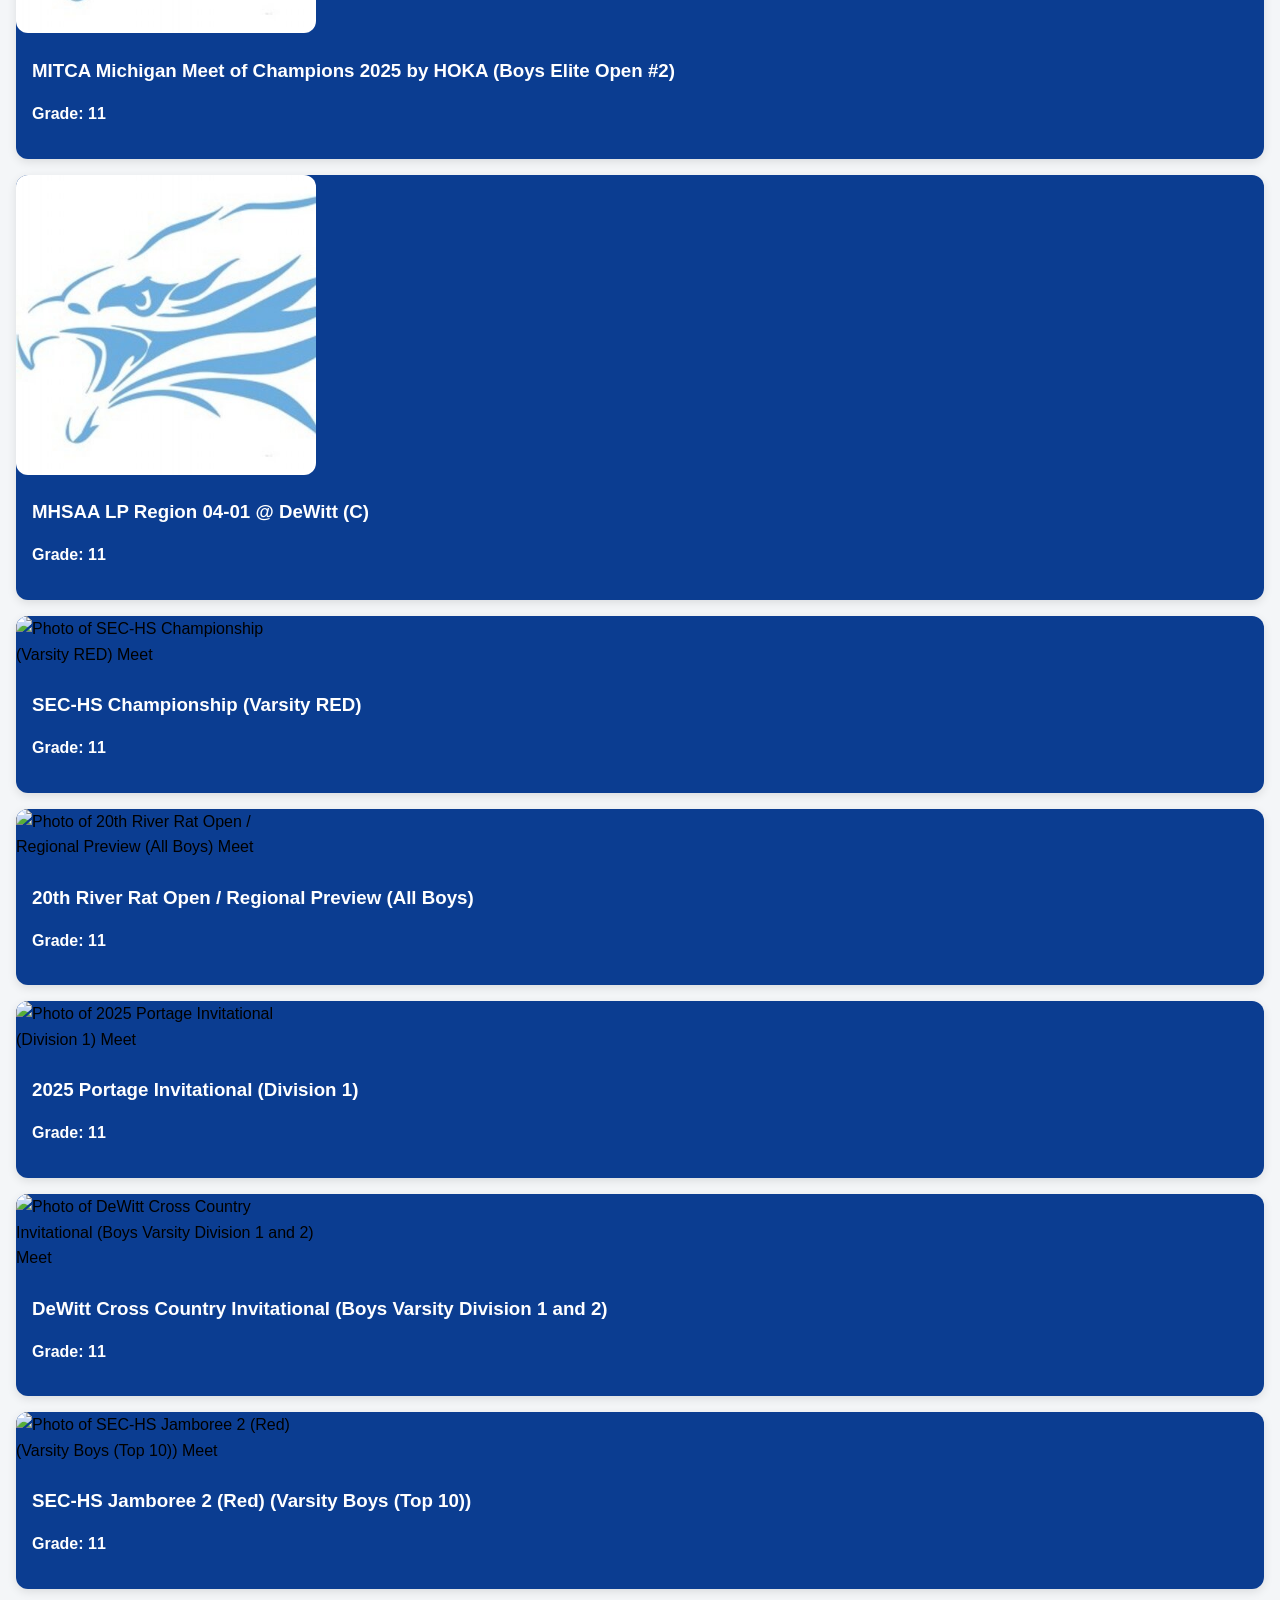
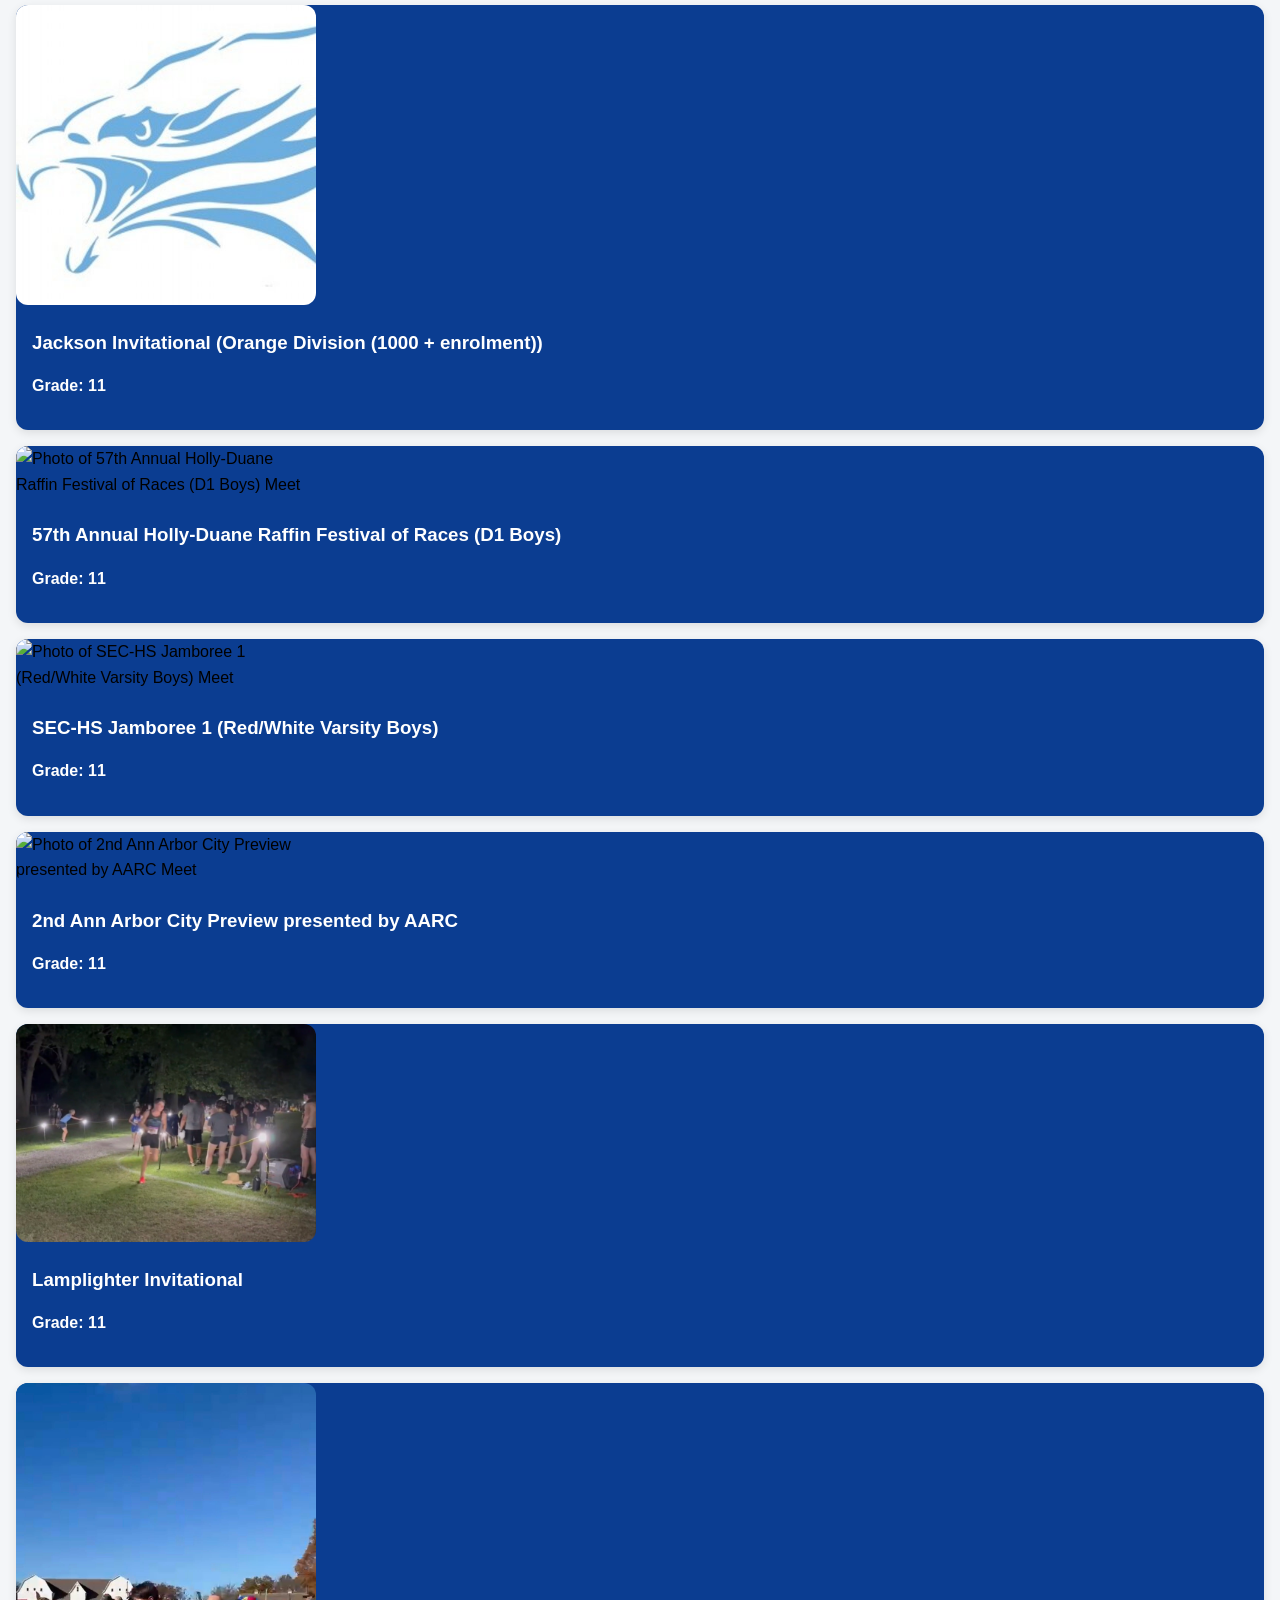
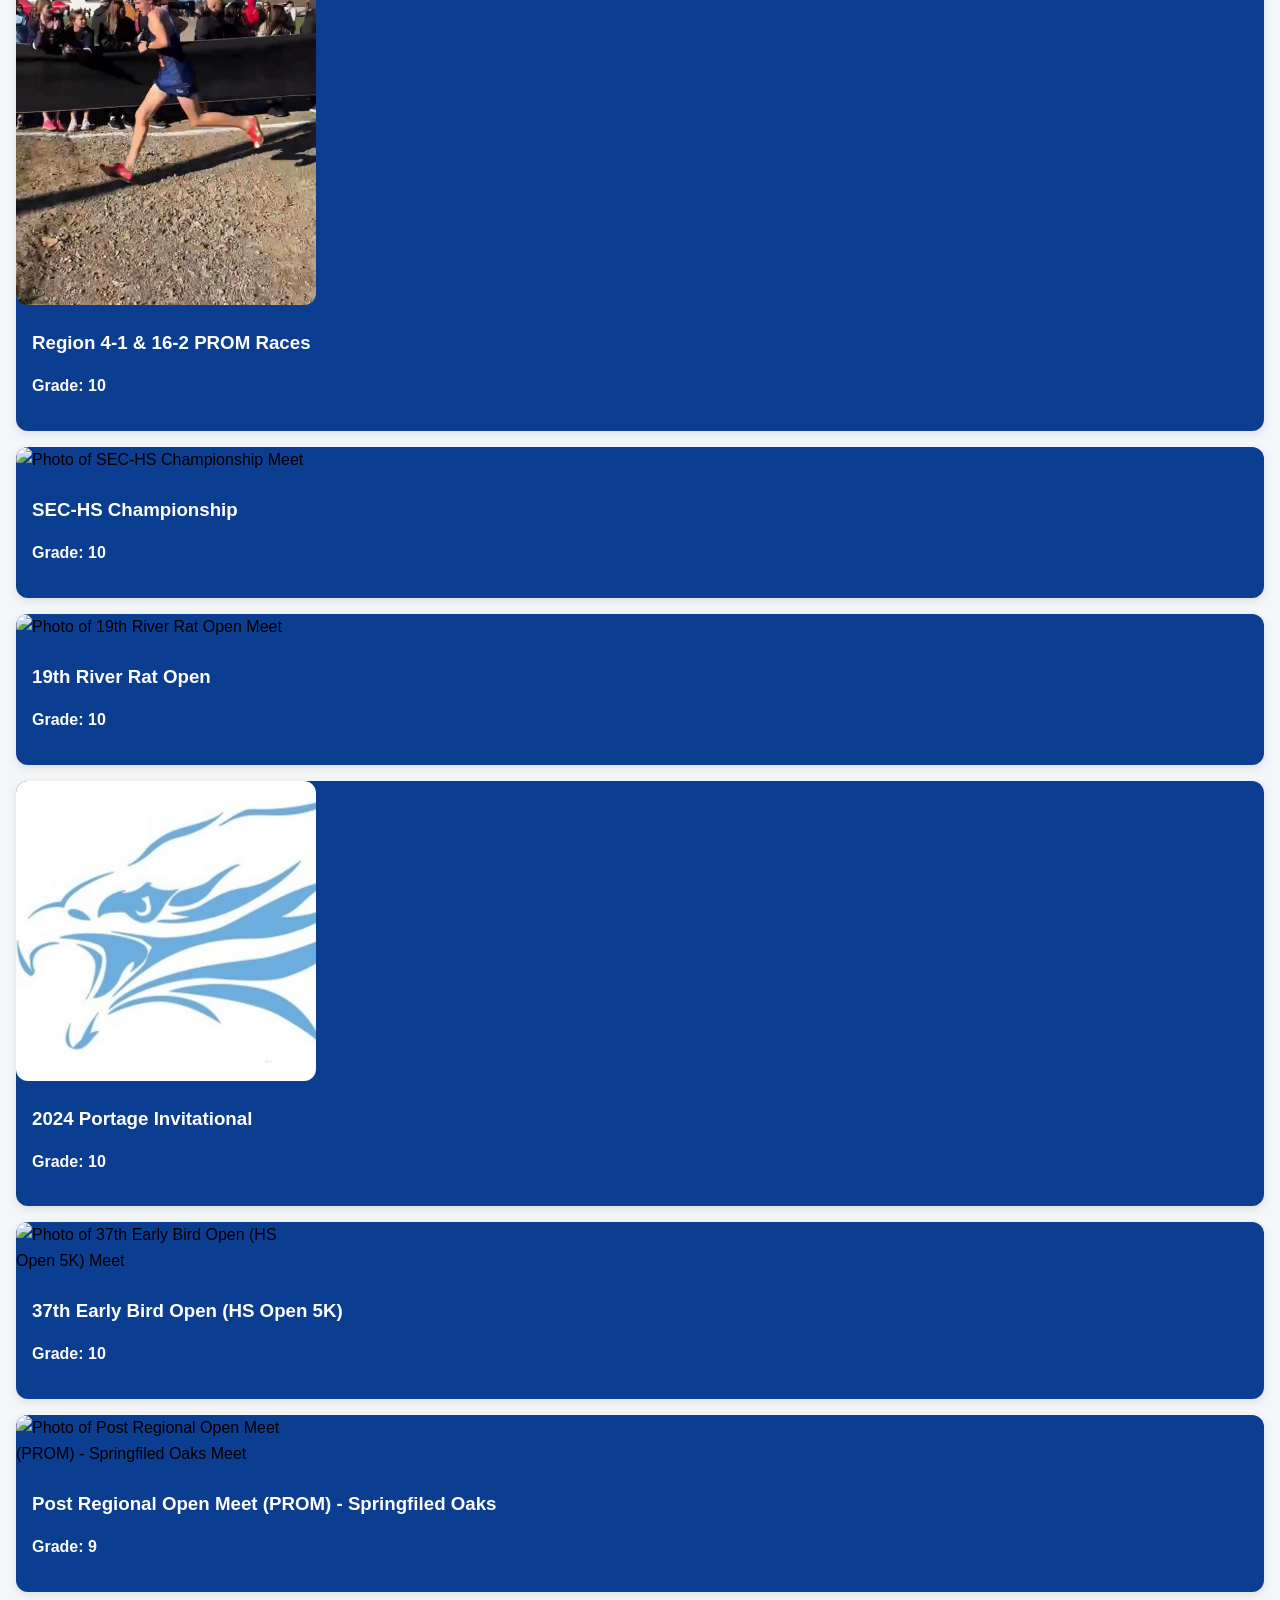
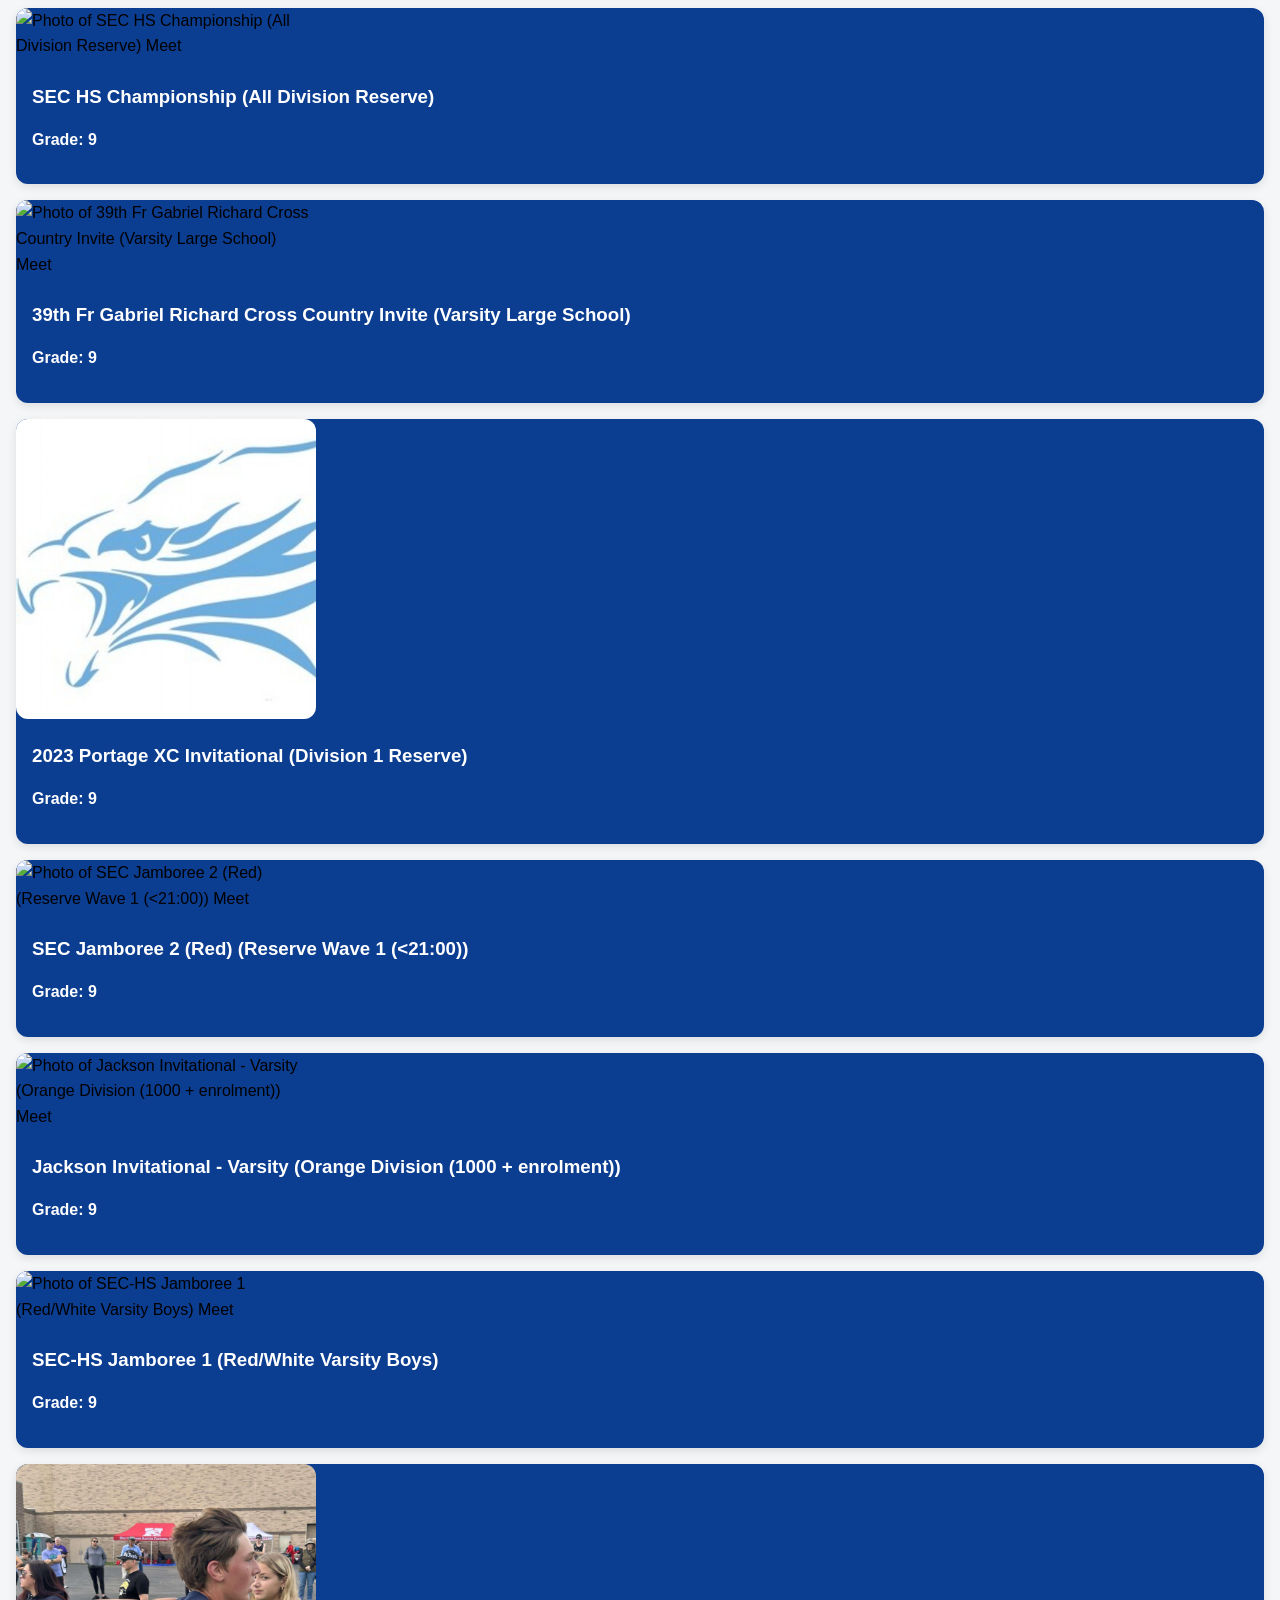
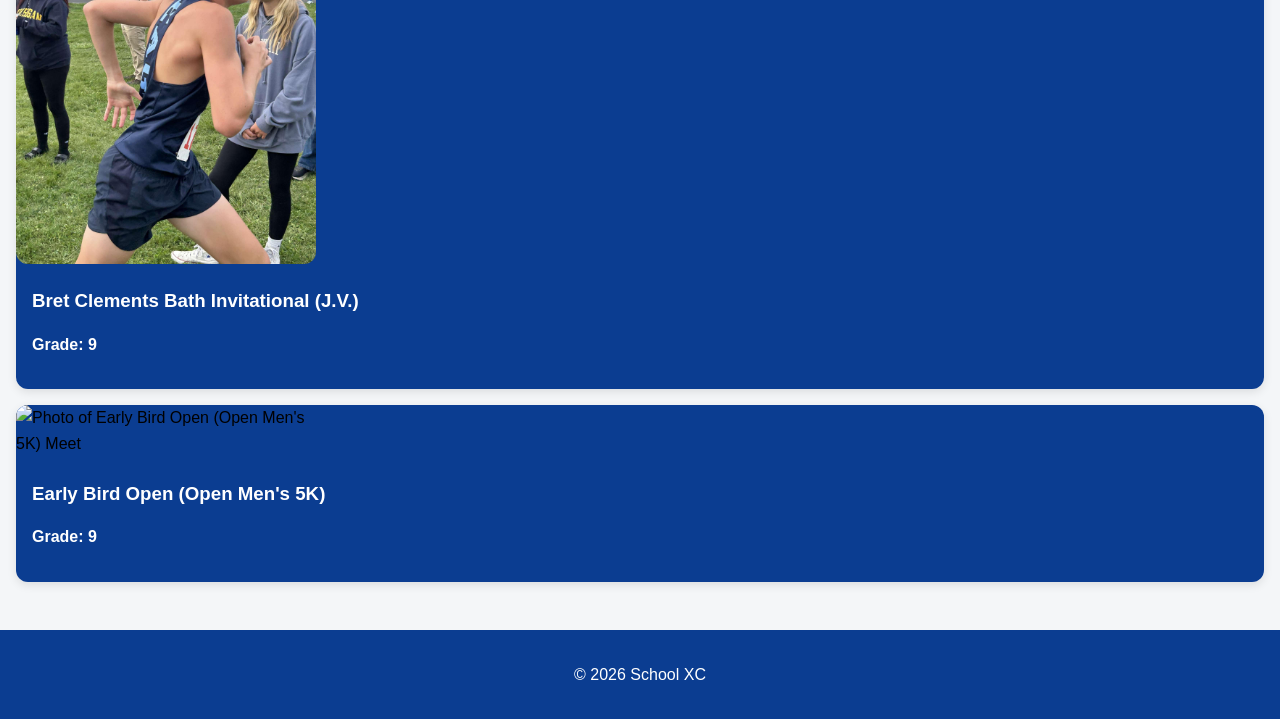
==== commit 91afaf2c: "Finalized all code and styling for mobile website deliverable" ====
--- a/index.html
+++ b/index.html
@@ -4,12 +4,13 @@
     <meta charset="utf-8" />
     <meta name="viewport" content="width=device-width, initial-scale=1" />
     <title>Garrett Comer | XC Athlete Profile</title>
-    <link rel="stylesheet" href="reset.css" />
+    <link rel="stylesheet" href="../css/reset.css" />
+    <link rel="stylesheet" href="../css/style.css"/>
     <script src="filters.js" defer></script>
   </head>
 
   <body>    
-    <header>
+    <header class="mainheader">
         <h1>Garrett Comer | XC Profile</h1>
 
         <nav aria-label="Primary">
@@ -39,8 +40,8 @@
             <section aria-labelledby="records-heading-21615274">
                 <h4 id="records-heading-21615274">Records</h4>
                 <dl>
-                <dt>Personal Record</dt><dd>16:44.5</dd>
-                <dt>Season Record</dt><dd>16:44.5</dd>
+                <dt>Personal Record 🥇</dt><dd>16:44.5</dd>
+                <dt>Season Record 📅</dt><dd>16:44.5</dd>
                 </dl>
             </section>
             </article>
@@ -68,12 +69,12 @@
                 <div>
                     <label for="sort">Sort by</label>
                     <select id="sort" name="sort">
-                    <option value="time_asc">Time (fastest → slowest)</option>
-                    <option value="time_desc">Time (slowest → fastest)</option>
-                    <option value="place_asc">Placement (best → worst)</option>
-                    <option value="place_desc">Placement (worst → best)</option>
-                    <option value="date_desc">Date (newest → oldest)</option>
-                    <option value="date_asc">Date (oldest → newest)</option>
+                    <option value="time_asc">Time ⏱️(fastest → slowest)</option>
+                    <option value="time_desc">Time ⏱️(slowest → fastest)</option>
+                    <option value="place_asc">Placement #️⃣ (best → worst)</option>
+                    <option value="place_desc">Placement #️⃣ (worst → best)</option>
+                    <option value="date_desc">Date 📅 (newest → oldest)</option>
+                    <option value="date_asc">Date 📅 (oldest → newest)</option>
                     </select>
                 </div>
             </fieldset>
@@ -90,9 +91,9 @@
                 <dialog id="meet-race-1" aria-labelledby="meet-race-1-title">
                 <h3 id="meet-race-1-title">Lamplighter Invitational</h3>
                 <img src="images/2025 Lamplighter.jpg" alt="Photo of Lamplighter Invitational Meet" />
-                <p>Date: Aug 15 2025</p>
+                <p>Date 📅: Aug 15 2025</p>
                 <p>Time: 17:22.3</p>
-                <p>Placement: 35</p>
+                <p>Placement #️⃣: 35</p>
                 <p><a href="https://www.athletic.net/CrossCountry/meet/247194/results/1007644">Link to Athletic.net</a></p>
                 <form method="dialog">
                     <button>Close</button>
@@ -110,9 +111,9 @@
                 <dialog id="meet-race-2" aria-labelledby="meet-race-2-title">
                 <h3 id="meet-race-2-title">2nd Ann Arbor City Preview presented by AARC</h3>
                 <img src="https://si339.github.io/ClientData/21615274/2025AARC.jpg" alt="Photo of 2nd Ann Arbor City Preview presented by AARC Meet" />
-                <p>Date: Aug 27 2025</p>
+                <p>Date 📅: Aug 27 2025</p>
                 <p>Time: 17:40.1</p>
-                <p>Placement: 9</p>
+                <p>Placement #️⃣: 9</p>
                 <p><a href="https://www.athletic.net/CrossCountry/meet/253860/results/1013715">Link to Athletic.net</a></p>
                 <form method="dialog">
                     <button>Close</button>
@@ -130,9 +131,9 @@
                 <dialog id="meet-race-3" aria-labelledby="meet-race-3-title">
                 <h3 id="meet-race-3-title">SEC-HS Jamboree 1 (Red/White Varsity Boys)</h3>
                 <img src="https://si339.github.io/ClientData/21615274/2025SEC_HSJamboree1.jpg" alt="Photo of SEC-HS Jamboree 1 (Red/White Varsity Boys) Meet" />
-                <p>Date: Sep 9 2025</p>
+                <p>Date 📅: Sep 9 2025</p>
                 <p>Time: 16:55.1</p>
-                <p>Placement: 22</p>
+                <p>Placement #️⃣: 22</p>
                 <p><a href="https://www.athletic.net/CrossCountry/meet/255736/results/1016993">Link to Athletic.net</a></p>
                 <form method="dialog">
                     <button>Close</button>
@@ -150,9 +151,9 @@
                 <dialog id="meet-race-4" aria-labelledby="meet-race-4-title">
                 <h3 id="meet-race-4-title">57th Annual Holly-Duane Raffin Festival of Races (D1 Boys)</h3>
                 <img src="https://si339.github.io/ClientData/21615274/202557thHolly-Duane.jpg" alt="Photo of 57th Annual Holly-Duane Raffin Festival of Races (D1 Boys) Meet" />
-                <p>Date: Sep 13 2025</p>
+                <p>Date 📅: Sep 13 2025</p>
                 <p>Time: 16:58.4</p>
-                <p>Placement: 28</p>
+                <p>Placement #️⃣: 28</p>
                 <p><a href="https://www.athletic.net/CrossCountry/meet/254402/results/1015792">Link to Athletic.net</a></p>
                 <form method="dialog">
                     <button>Close</button>
@@ -170,9 +171,9 @@
                 <dialog id="meet-race-5" aria-labelledby="meet-race-5-title">
                 <h3 id="meet-race-5-title">Jackson Invitational (Orange Division (1000 + enrolment))</h3>
                 <img src="images/logo.jpeg" alt="Photo of Jackson Invitational (Orange Division (1000 + enrolment)) Meet" />
-                <p>Date: Sep 20 2025</p>
+                <p>Date 📅: Sep 20 2025</p>
                 <p>Time: 16:46.8</p>
-                <p>Placement: 81</p>
+                <p>Placement #️⃣: 81</p>
                 <p><a href="https://www.athletic.net/CrossCountry/meet/253890/results/1013851">Link to Athletic.net</a></p>
                 <form method="dialog">
                     <button>Close</button>
@@ -190,9 +191,9 @@
                 <dialog id="meet-race-6" aria-labelledby="meet-race-6-title">
                 <h3 id="meet-race-6-title">SEC-HS Jamboree 2 (Red) (Varsity Boys (Top 10))</h3>
                 <img src="https://si339.github.io/ClientData/21615274/2025SEC_HSJamboree2.jpg" alt="Photo of SEC-HS Jamboree 2 (Red) (Varsity Boys (Top 10)) Meet" />
-                <p>Date: Sep 25 2025</p>
+                <p>Date 📅: Sep 25 2025</p>
                 <p>Time: 16:55.9</p>
-                <p>Placement: 23</p>
+                <p>Placement #️⃣: 23</p>
                 <p><a href="https://www.athletic.net/CrossCountry/meet/255735/results/1016991">Link to Athletic.net</a></p>
                 <form method="dialog">
                     <button>Close</button>
@@ -210,9 +211,9 @@
                 <dialog id="meet-race-7" aria-labelledby="meet-race-7-title">
                 <h3 id="meet-race-7-title">DeWitt Cross Country Invitational (Boys Varsity Division 1 and 2)</h3>
                 <img src="https://si339.github.io/ClientData/21615274/2025DeWittXCInvitational.jpg" alt="Photo of DeWitt Cross Country Invitational (Boys Varsity Division 1 and 2) Meet" />
-                <p>Date: Sep 27 2025</p>
+                <p>Date 📅: Sep 27 2025</p>
                 <p>Time: 16:55.4</p>
-                <p>Placement: 19</p>
+                <p>Placement #️⃣: 19</p>
                 <p><a href="https://www.athletic.net/CrossCountry/meet/253663/results/1013066">Link to Athletic.net</a></p>
                 <form method="dialog">
                     <button>Close</button>
@@ -230,9 +231,9 @@
                 <dialog id="meet-race-8" aria-labelledby="meet-race-8-title">
                 <h3 id="meet-race-8-title">2025 Portage Invitational (Division 1)</h3>
                 <img src="https://si339.github.io/ClientData/21615274/2025PortageInvitational.jpg" alt="Photo of 2025 Portage Invitational (Division 1) Meet" />
-                <p>Date: Oct 4 2025</p>
+                <p>Date 📅: Oct 4 2025</p>
                 <p>Time: 16:49.8</p>
-                <p>Placement: 46</p>
+                <p>Placement #️⃣: 46</p>
                 <p><a href="https://www.athletic.net/CrossCountry/meet/256643/results/1020256">Link to Athletic.net</a></p>
                 <form method="dialog">
                     <button>Close</button>
@@ -250,9 +251,9 @@
                 <dialog id="meet-race-9" aria-labelledby="meet-race-9-title">
                 <h3 id="meet-race-9-title">20th River Rat Open / Regional Preview (All Boys)</h3>
                 <img src="https://si339.github.io/ClientData/21615274/2025_20thRiverRatOpen.jpg" alt="Photo of 20th River Rat Open / Regional Preview (All Boys) Meet" />
-                <p>Date: Oct 10 2025</p>
+                <p>Date 📅: Oct 10 2025</p>
                 <p>Time: 17:16.1</p>
-                <p>Placement: 20</p>
+                <p>Placement #️⃣: 20</p>
                 <p><a href="https://www.athletic.net/CrossCountry/meet/253193/results/1010579">Link to Athletic.net</a></p>
                 <form method="dialog">
                     <button>Close</button>
@@ -270,9 +271,9 @@
                 <dialog id="meet-race-10" aria-labelledby="meet-race-10-title">
                 <h3 id="meet-race-10-title">SEC-HS Championship (Varsity RED)</h3>
                 <img src="https://si339.github.io/ClientData/21615274/2025_SEC-HSChampionship.jpg" alt="Photo of SEC-HS Championship (Varsity RED) Meet" />
-                <p>Date: Oct 16 2025</p>
+                <p>Date 📅: Oct 16 2025</p>
                 <p>Time: 17:00.5</p>
-                <p>Placement: 19</p>
+                <p>Placement #️⃣: 19</p>
                 <p><a href="https://www.athletic.net/CrossCountry/meet/255733/results/1016980">Link to Athletic.net</a></p>
                 <form method="dialog">
                     <button>Close</button>
@@ -290,9 +291,9 @@
                 <dialog id="meet-race-11" aria-labelledby="meet-race-11-title">
                 <h3 id="meet-race-11-title">MHSAA LP Region 04-01 @ DeWitt (C)</h3>
                 <img src="images/logo.jpeg" alt="Photo of MHSAA LP Region 04-01 @ DeWitt (C) Meet" />
-                <p>Date: Oct 24 2025</p>
+                <p>Date 📅: Oct 24 2025</p>
                 <p>Time: 16:43.8</p>
-                <p>Placement: 31</p>
+                <p>Placement #️⃣: 31</p>
                 <p><a href="https://www.athletic.net/CrossCountry/meet/256172/results/1018459">Link to Athletic.net</a></p>
                 <form method="dialog">
                     <button>Close</button>
@@ -310,9 +311,9 @@
                 <dialog id="meet-race-12" aria-labelledby="meet-race-12-title">
                 <h3 id="meet-race-12-title">MITCA Michigan Meet of Champions 2025 by HOKA (Boys Elite Open #2)</h3>
                 <img src="images/logo.jpeg" alt="Photo of MITCA Michigan Meet of Champions 2025 by HOKA (Boys Elite Open #2) Meet" />
-                <p>Date: Nov 8 2025</p>
+                <p>Date 📅: Nov 8 2025</p>
                 <p>Time: 16:44.5</p>
-                <p>Placement: 52</p>
+                <p>Placement #️⃣: 52</p>
                 <p><a href="https://www.athletic.net/CrossCountry/meet/260111/results/1032840">Link to Athletic.net</a></p>
                 <form method="dialog">
                     <button>Close</button>
@@ -330,9 +331,9 @@
                 <dialog id="meet-race-13" aria-labelledby="meet-race-13-title">
                 <h3 id="meet-race-13-title">37th Early Bird Open (HS Open 5K)</h3>
                 <img src="https://si339.github.io/ClientData/21615274/2024EarlyBirdOpen.jpg" alt="Photo of 37th Early Bird Open (HS Open 5K) Meet" />
-                <p>Date: Aug 29 2024</p>
+                <p>Date 📅: Aug 29 2024</p>
                 <p>Time: 21:04.2</p>
-                <p>Placement: 160</p>
+                <p>Placement #️⃣: 160</p>
                 <p><a href="https://www.athletic.net/CrossCountry/meet/235827/results/943367">Link to Athletic.net</a></p>
                 <form method="dialog">
                     <button>Close</button>
@@ -350,9 +351,9 @@
                 <dialog id="meet-race-14" aria-labelledby="meet-race-14-title">
                 <h3 id="meet-race-14-title">2024 Portage Invitational</h3>
                 <img src="images/logo.jpeg" alt="Photo of 2024 Portage Invitational Meet" />
-                <p>Date: Oct 5 2024</p>
+                <p>Date 📅: Oct 5 2024</p>
                 <p>Time: 21:04.9</p>
-                <p>Placement: 318</p>
+                <p>Placement #️⃣: 318</p>
                 <p><a href="https://www.athletic.net/CrossCountry/meet/237295/results/948796">Link to Athletic.net</a></p>
                 <form method="dialog">
                     <button>Close</button>
@@ -370,9 +371,9 @@
                 <dialog id="meet-race-15" aria-labelledby="meet-race-15-title">
                 <h3 id="meet-race-15-title">19th River Rat Open</h3>
                 <img src="https://si339.github.io/ClientData/21615274/Garrett_RiverRat_2024.JPG" alt="Photo of 19th River Rat Open Meet" />
-                <p>Date: Oct 11 2024</p>
+                <p>Date 📅: Oct 11 2024</p>
                 <p>Time: 20:34.8</p>
-                <p>Placement: 99</p>
+                <p>Placement #️⃣: 99</p>
                 <p><a href="https://www.athletic.net/CrossCountry/meet/235828/results/943371">Link to Athletic.net</a></p>
                 <form method="dialog">
                     <button>Close</button>
@@ -390,9 +391,9 @@
                 <dialog id="meet-race-16" aria-labelledby="meet-race-16-title">
                 <h3 id="meet-race-16-title">SEC-HS Championship</h3>
                 <img src="https://si339.github.io/ClientData/21615274/Garrett_SEC_2024.JPG" alt="Photo of SEC-HS Championship Meet" />
-                <p>Date: Oct 17 2024</p>
+                <p>Date 📅: Oct 17 2024</p>
                 <p>Time: 19:17.8</p>
-                <p>Placement: 49</p>
+                <p>Placement #️⃣: 49</p>
                 <p><a href="https://www.athletic.net/CrossCountry/meet/238232/results/9520733">Link to Athletic.net</a></p>
                 <form method="dialog">
                     <button>Close</button>
@@ -410,9 +411,9 @@
                 <dialog id="meet-race-17" aria-labelledby="meet-race-17-title">
                 <h3 id="meet-race-17-title">Region 4-1 &amp; 16-2 PROM Races</h3>
                 <img src="images/2024 Region 4-1 & 16-2 PROM Races.jpg" alt="Photo of Region 4-1 &amp; 16-2 PROM Races Meet" />
-                <p>Date: Oct 26 2024</p>
+                <p>Date 📅: Oct 26 2024</p>
                 <p>Time: 18:42.7 SR</p>
-                <p>Placement: 23</p>
+                <p>Placement #️⃣: 23</p>
                 <p><a href="https://www.athletic.net/CrossCountry/meet/251112/results/999928">Link to Athletic.net</a></p>
                 <form method="dialog">
                     <button>Close</button>
@@ -430,9 +431,9 @@
                 <dialog id="meet-race-18" aria-labelledby="meet-race-18-title">
                 <h3 id="meet-race-18-title">Early Bird Open (Open Men&#x27;s 5K)</h3>
                 <img src="https://si339.github.io/ClientData/21615274/2023EarlyBirdOpen.jpg" alt="Photo of Early Bird Open (Open Men&#x27;s 5K) Meet" />
-                <p>Date: Aug 31 2023</p>
+                <p>Date 📅: Aug 31 2023</p>
                 <p>Time: 19:45.4</p>
-                <p>Placement: 67</p>
+                <p>Placement #️⃣: 67</p>
                 <p><a href="https://www.athletic.net/CrossCountry/meet/223660/results/894305">Link to Athletic.net</a></p>
                 <form method="dialog">
                     <button>Close</button>
@@ -450,9 +451,9 @@
                 <dialog id="meet-race-19" aria-labelledby="meet-race-19-title">
                 <h3 id="meet-race-19-title">Bret Clements Bath Invitational (J.V.)</h3>
                 <img src="images/2023 Bret Clements Bath Invitational (J.V.)" alt="Photo of Bret Clements Bath Invitational (J.V.) Meet" />
-                <p>Date: Sep 9 2023</p>
+                <p>Date 📅: Sep 9 2023</p>
                 <p>Time: 19:16.3</p>
-                <p>Placement: 23</p>
+                <p>Placement #️⃣: 23</p>
                 <p><a href="https://www.athletic.net/CrossCountry/meet/221738/results/887403">Link to Athletic.net</a></p>
                 <form method="dialog">
                     <button>Close</button>
@@ -470,9 +471,9 @@
                 <dialog id="meet-race-20" aria-labelledby="meet-race-20-title">
                 <h3 id="meet-race-20-title">SEC-HS Jamboree 1 (Red/White Varsity Boys)</h3>
                 <img src="https://si339.github.io/ClientData/21615274/Garrett_SEC1_2023.jpg" alt="Photo of SEC-HS Jamboree 1 (Red/White Varsity Boys) Meet" />
-                <p>Date: Sep 13 2023</p>
+                <p>Date 📅: Sep 13 2023</p>
                 <p>Time: 19:22.2</p>
-                <p>Placement: 97</p>
+                <p>Placement #️⃣: 97</p>
                 <p><a href="https://www.athletic.net/CrossCountry/meet/221764/results/887492">Link to Athletic.net</a></p>
                 <form method="dialog">
                     <button>Close</button>
@@ -490,9 +491,9 @@
                 <dialog id="meet-race-21" aria-labelledby="meet-race-21-title">
                 <h3 id="meet-race-21-title">Jackson Invitational - Varsity (Orange Division (1000 + enrolment))</h3>
                 <img src="https://si339.github.io/ClientData/21615274/Garrett_Jackson_2023.JPG" alt="Photo of Jackson Invitational - Varsity (Orange Division (1000 + enrolment)) Meet" />
-                <p>Date: Sep 23 2023</p>
+                <p>Date 📅: Sep 23 2023</p>
                 <p>Time: 18:47.9</p>
-                <p>Placement: 206</p>
+                <p>Placement #️⃣: 206</p>
                 <p><a href="https://www.athletic.net/CrossCountry/meet/221802/results/887639">Link to Athletic.net</a></p>
                 <form method="dialog">
                     <button>Close</button>
@@ -510,9 +511,9 @@
                 <dialog id="meet-race-22" aria-labelledby="meet-race-22-title">
                 <h3 id="meet-race-22-title">SEC Jamboree 2 (Red) (Reserve Wave 1 (&lt;21:00))</h3>
                 <img src="https://si339.github.io/ClientData/21615274/Garrett_SEC2_2023.JPG" alt="Photo of SEC Jamboree 2 (Red) (Reserve Wave 1 (&lt;21:00)) Meet" />
-                <p>Date: Sep 27 2023</p>
+                <p>Date 📅: Sep 27 2023</p>
                 <p>Time: 18:36.0</p>
-                <p>Placement: 21</p>
+                <p>Placement #️⃣: 21</p>
                 <p><a href="https://www.athletic.net/CrossCountry/meet/222702/results/890995">Link to Athletic.net</a></p>
                 <form method="dialog">
                     <button>Close</button>
@@ -530,9 +531,9 @@
                 <dialog id="meet-race-23" aria-labelledby="meet-race-23-title">
                 <h3 id="meet-race-23-title">2023 Portage XC Invitational (Division 1 Reserve)</h3>
                 <img src="images/logo.jpeg" alt="Photo of 2023 Portage XC Invitational (Division 1 Reserve) Meet" />
-                <p>Date: Oct 7 2023</p>
+                <p>Date 📅: Oct 7 2023</p>
                 <p>Time: 18:47.1</p>
-                <p>Placement: 104</p>
+                <p>Placement #️⃣: 104</p>
                 <p><a href="https://www.athletic.net/CrossCountry/meet/221793/results/887586">Link to Athletic.net</a></p>
                 <form method="dialog">
                     <button>Close</button>
@@ -550,9 +551,9 @@
                 <dialog id="meet-race-24" aria-labelledby="meet-race-24-title">
                 <h3 id="meet-race-24-title">39th Fr Gabriel Richard Cross Country Invite (Varsity Large School)</h3>
                 <img src="https://si339.github.io/ClientData/21615274/Garrett_GabrielRichard2023.jpg" alt="Photo of 39th Fr Gabriel Richard Cross Country Invite (Varsity Large School) Meet" />
-                <p>Date: Oct 14 2023</p>
+                <p>Date 📅: Oct 14 2023</p>
                 <p>Time: 20:06.6</p>
-                <p>Placement: 134</p>
+                <p>Placement #️⃣: 134</p>
                 <p><a href="https://www.athletic.net/CrossCountry/meet/221531/results/886426">Link to Athletic.net</a></p>
                 <form method="dialog">
                     <button>Close</button>
@@ -570,9 +571,9 @@
                 <dialog id="meet-race-25" aria-labelledby="meet-race-25-title">
                 <h3 id="meet-race-25-title">SEC HS Championship (All Division Reserve)</h3>
                 <img src="https://si339.github.io/ClientData/21615274/2023EarlyBirdOpen.jpg" alt="Photo of SEC HS Championship (All Division Reserve) Meet" />
-                <p>Date: Oct 19 2023</p>
+                <p>Date 📅: Oct 19 2023</p>
                 <p>Time: 19:21.8</p>
-                <p>Placement: 44</p>
+                <p>Placement #️⃣: 44</p>
                 <p><a href="https://www.athletic.net/CrossCountry/meet/221762/results/887481">Link to Athletic.net</a></p>
                 <form method="dialog">
                     <button>Close</button>
@@ -590,9 +591,9 @@
                 <dialog id="meet-race-26" aria-labelledby="meet-race-26-title">
                 <h3 id="meet-race-26-title">Post Regional Open Meet (PROM) - Springfiled Oaks</h3>
                 <img src="https://si339.github.io/ClientData/21615274/2023EarlyBirdOpen.jpg" alt="Photo of Post Regional Open Meet (PROM) - Springfiled Oaks Meet" />
-                <p>Date: Oct 28 2023</p>
+                <p>Date 📅: Oct 28 2023</p>
                 <p>Time: 18:24.6</p>
-                <p>Placement: 13</p>
+                <p>Placement #️⃣: 13</p>
                 <p><a href="https://www.athletic.net/CrossCountry/meet/229906/results/916818">Link to Athletic.net</a></p>
                 <form method="dialog">
                     <button>Close</button>
--- a/css/style.css
+++ b/css/style.css
@@ -0,0 +1,309 @@
+/* AI USAGE: I used AI to help me with some of the animation code and with the color variables to make it cleaner,
+I also got help on just some random things and good property ideas to make it look nice (such as clamp)
+
+/* Colors (AI help on the color codes) */
+
+:root {
+  --dark-blue: #0b3d91;
+  --sky-blue: #4db8ff;
+  --black: #111;
+  --white: #ffffff;
+  --light-gray: #f4f6f8;
+}
+
+/* Dark mode support */
+@media (prefers-color-scheme: dark) {
+  :root {
+    --black: #f4f6f8;
+    --white: #111;
+    --light-gray: #1a1a1a;
+  }
+}
+
+/* Global Styles */
+
+body {
+  font-family: Arial, Helvetica, sans-serif;
+  line-height: 1.6;
+  background-color: var(--light-gray);
+  color: var(--black);
+  margin: 0;
+}
+
+h1, h2, h3, h4 {
+  line-height: 1.2;
+}
+
+h1 {
+  font-size: clamp(1.5rem, 4vw, 2.2rem);
+}
+
+h2 {
+  font-size: clamp(1.3rem, 3vw, 1.8rem);
+  margin-top: 2rem;
+  font-size: 1.6rem;
+  text-align: center;
+  color: #0b3d91;
+  background-color: #cfe8ff;
+  padding: 10px;
+  margin: 20px 10px;
+  border-left: 6px solid #000;
+  border-radius: 6px;
+}
+
+h4 {
+    font-size: 1.2rem;
+    color: #0b3d91;
+    margin-top: 15px;
+    margin-bottom: 6px;
+    padding-bottom: 4px;
+    border-bottom: 2px solid #87ceeb;
+}
+
+dt {
+  font-weight: bold;
+  color: var(--black);
+}
+
+dd {
+  margin-left: 20px;
+  margin-bottom: 10px;
+}
+
+img {
+  max-width: 100%;
+  height: auto;
+  border-radius: 12px;
+  object-fit: cover;
+}
+
+/* Header and NAV CSS */
+
+header {
+  background-color: var(--dark-blue);
+  color: var(--white);
+  padding: 1rem;
+  text-align: center;
+  top: 0;
+  z-index: 1;
+}
+
+.mainheader {
+    position: sticky;
+}
+
+#gallery-header {
+    position: sticky;
+}
+
+nav ul {
+  list-style: none;
+  padding: 0;
+  margin-top: 0.5rem;
+  display: flex;
+  justify-content: center;
+  gap: 1rem;
+}
+
+nav a {
+  color: var(--white);
+  text-decoration: none;
+  font-weight: bold;
+  padding: 0.3rem 0.6rem;
+  border-radius: 6px;
+  transition: background-color 0.3s ease;
+}
+
+nav a:hover,
+nav a:focus {
+  background-color: var(--sky-blue);
+  color: var(--black);
+}
+
+/* Athlete Profile Card CSS */
+
+#athlete-21615274 {
+  background: var(--white);
+  margin: 1rem;
+  padding: 1rem;
+  border-radius: 12px;
+  box-shadow: 0 4px 10px rgba(0,0,0,0.1);
+  animation: fadeIn 0.8s ease forwards;
+}
+
+#athlete-21615274 img {
+  border-radius: 50%;
+  width: 150px;
+  display: block;
+  margin: 0 auto 1rem auto;
+  border: 4px solid var(--sky-blue);
+}
+
+/* Filter CSS */
+
+form {
+  background: var(--light-gray);
+  margin: 1rem;
+  padding: 1rem;
+  border-radius: 12px;
+  box-shadow: 0 2px 8px rgba(0,0,0,0.08);
+}
+
+fieldset {
+  border: none;
+  margin-bottom: 1rem;
+}
+
+legend {
+  font-weight: bold;
+  margin-bottom: 0.5rem;
+}
+
+select, input[type="radio"] {
+  margin-right: 0.3rem;
+}
+
+select {
+  padding: 0.4rem;
+  border-radius: 6px;
+  border: 1px solid #ccc;
+}
+
+#filter-heading {
+  font-size: 1.4rem;
+  color: var(--dark-blue);
+  text-align: center;
+  padding-bottom: 6px;
+  margin-bottom: 10px;
+  border-bottom: 2px solid var(--sky-blue);
+  letter-spacing: 0.5px;
+
+}
+
+/* Race Cards */
+
+#race-cards {
+  display: grid;
+  gap: 1rem;
+  padding: 1rem;
+}
+
+.athlete-card {
+  width: 100%;
+  background: var(--dark-blue);
+  border: none;
+  text-align: left;
+  border-radius: 12px;
+  padding: 0;
+  box-shadow: 0 3px 10px rgba(0,0,0,0.1);
+  cursor: pointer;
+  transition: transform 0.2s ease, box-shadow 0.2s ease;
+}
+
+.athlete-card:hover,
+.athlete-card:focus {
+  transform: translateY(-4px);
+  box-shadow: 0 6px 15px rgba(0,0,0,0.15);
+}
+
+.athlete-card h3 {
+  padding: 0.5rem 1rem 0 1rem;
+  color: white;
+}
+
+.athlete-card p {
+  padding: 0 1rem 1rem 1rem;
+  color: var(--white);
+  font-weight: bold;
+}
+
+
+
+/* Dialog CSS */
+
+dialog {
+  border: none;
+  border-radius: 12px;
+  padding: 1.5rem;
+  max-width: 90%;
+  background: var(--dark-blue);
+}
+
+dialog::backdrop {
+  background: rgba(0,0,0,0.6);
+}
+
+dialog button {
+  display: block;
+  margin: auto auto 0 auto;
+  padding: .5rem 1rem;
+  background: var(--dark-blue);
+  color: var(--white);
+  border: none;
+  border-radius: 6px;
+  cursor: pointer;
+}
+
+dialog h3 {
+  font-size: 1.4rem;
+  color: white;
+  text-align: center;
+  margin-bottom: 0.8rem;
+  border-bottom: 2px solid var(--sky-blue);
+  padding-bottom: 4px;
+}
+
+dialog p, a {
+  color: white
+}
+
+dialog a:hover {
+  color: var(--sky-blue);
+}
+
+dialog button:hover,
+dialog button:focus {
+  background: var(--sky-blue);
+  color: var(--black);
+}
+
+
+/* Footer */
+
+footer {
+  text-align: center;
+  padding: 1rem;
+  background: var(--dark-blue);
+  color: var(--white);
+  margin-top: 2rem;
+}
+
+/* Animations */
+
+@keyframes fadeIn {
+  from {
+    opacity: 0;
+    transform: translateY(10px);
+  }
+  to {
+    opacity: 1;
+    transform: translateY(0);
+  }
+}
+
+/* Reduce motion for accessibility */
+@media (prefers-reduced-motion: reduce) {
+  * {
+    animation: none !important;
+    transition: none !important;
+  }
+}
+
+/* Accessibility Focus */
+
+a:focus,
+button:focus,
+select:focus {
+  outline: 3px solid var(--sky-blue);
+  outline-offset: 2px;
+}
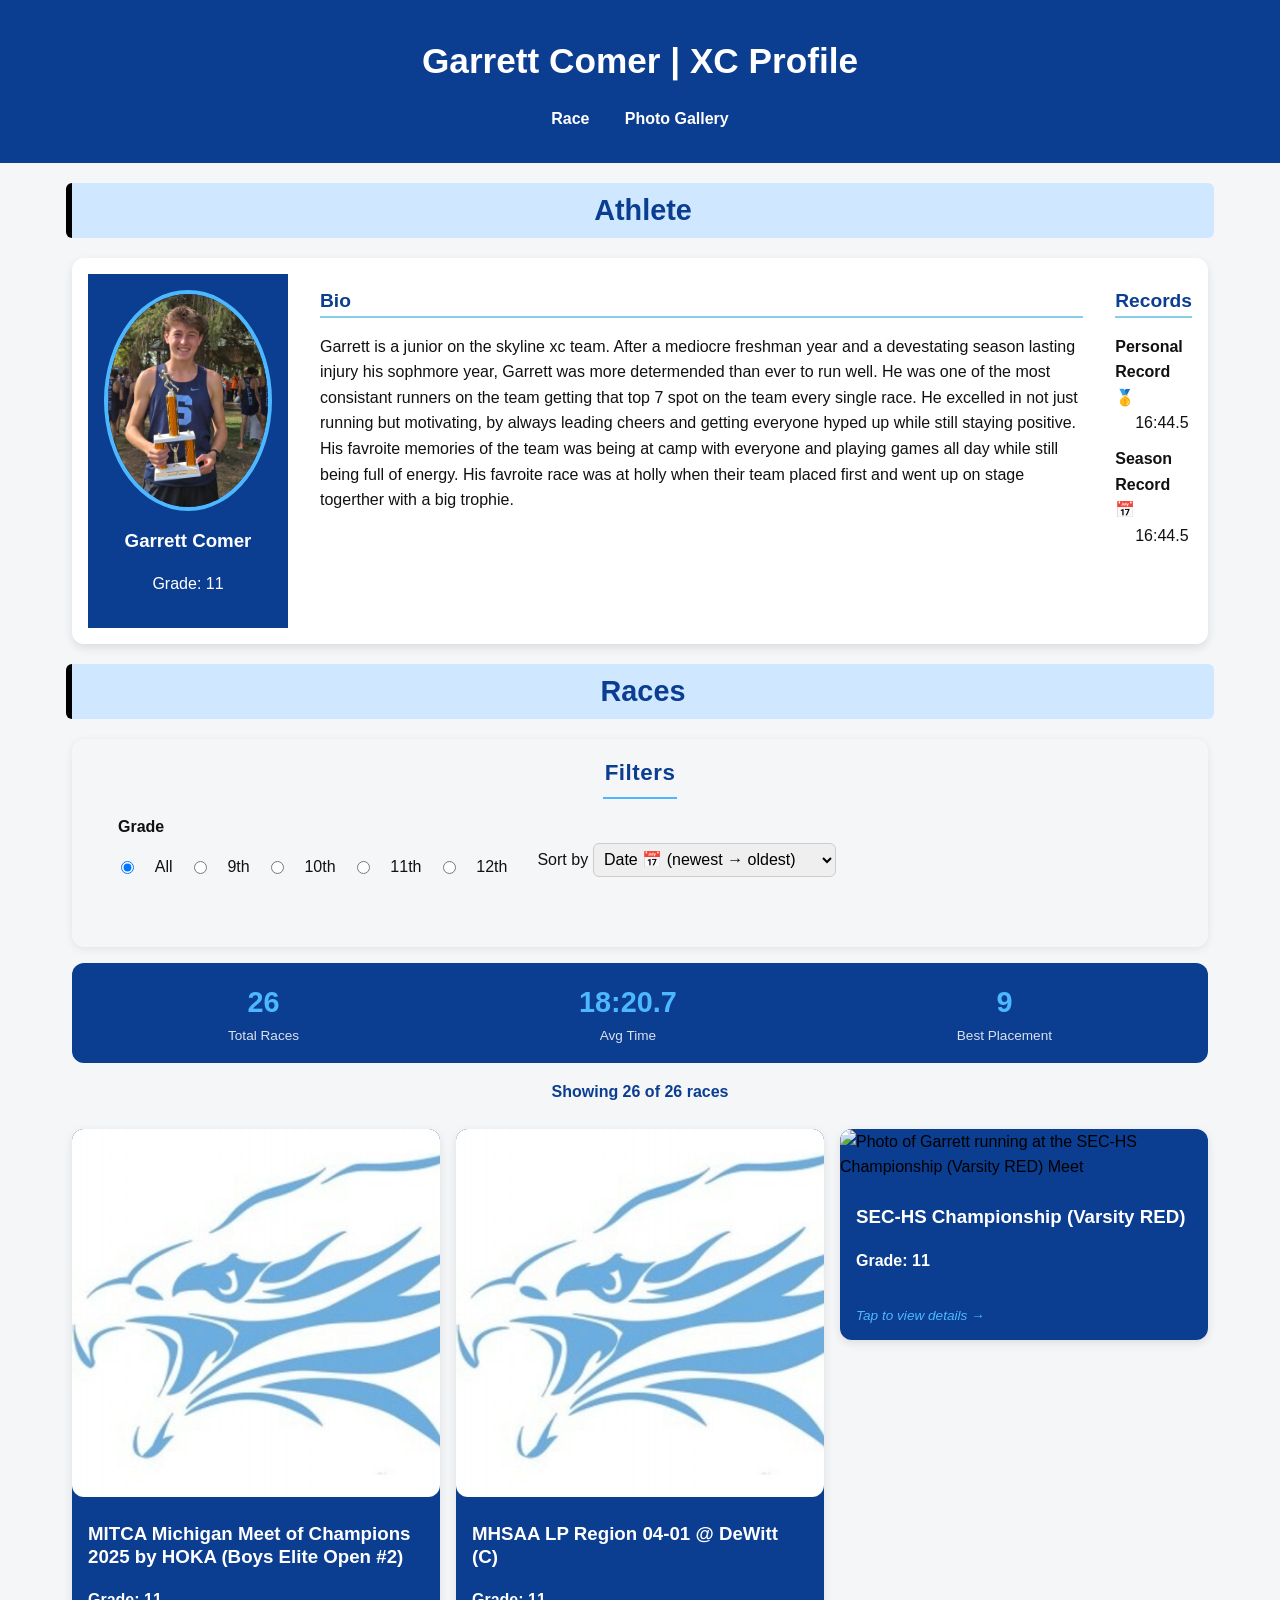
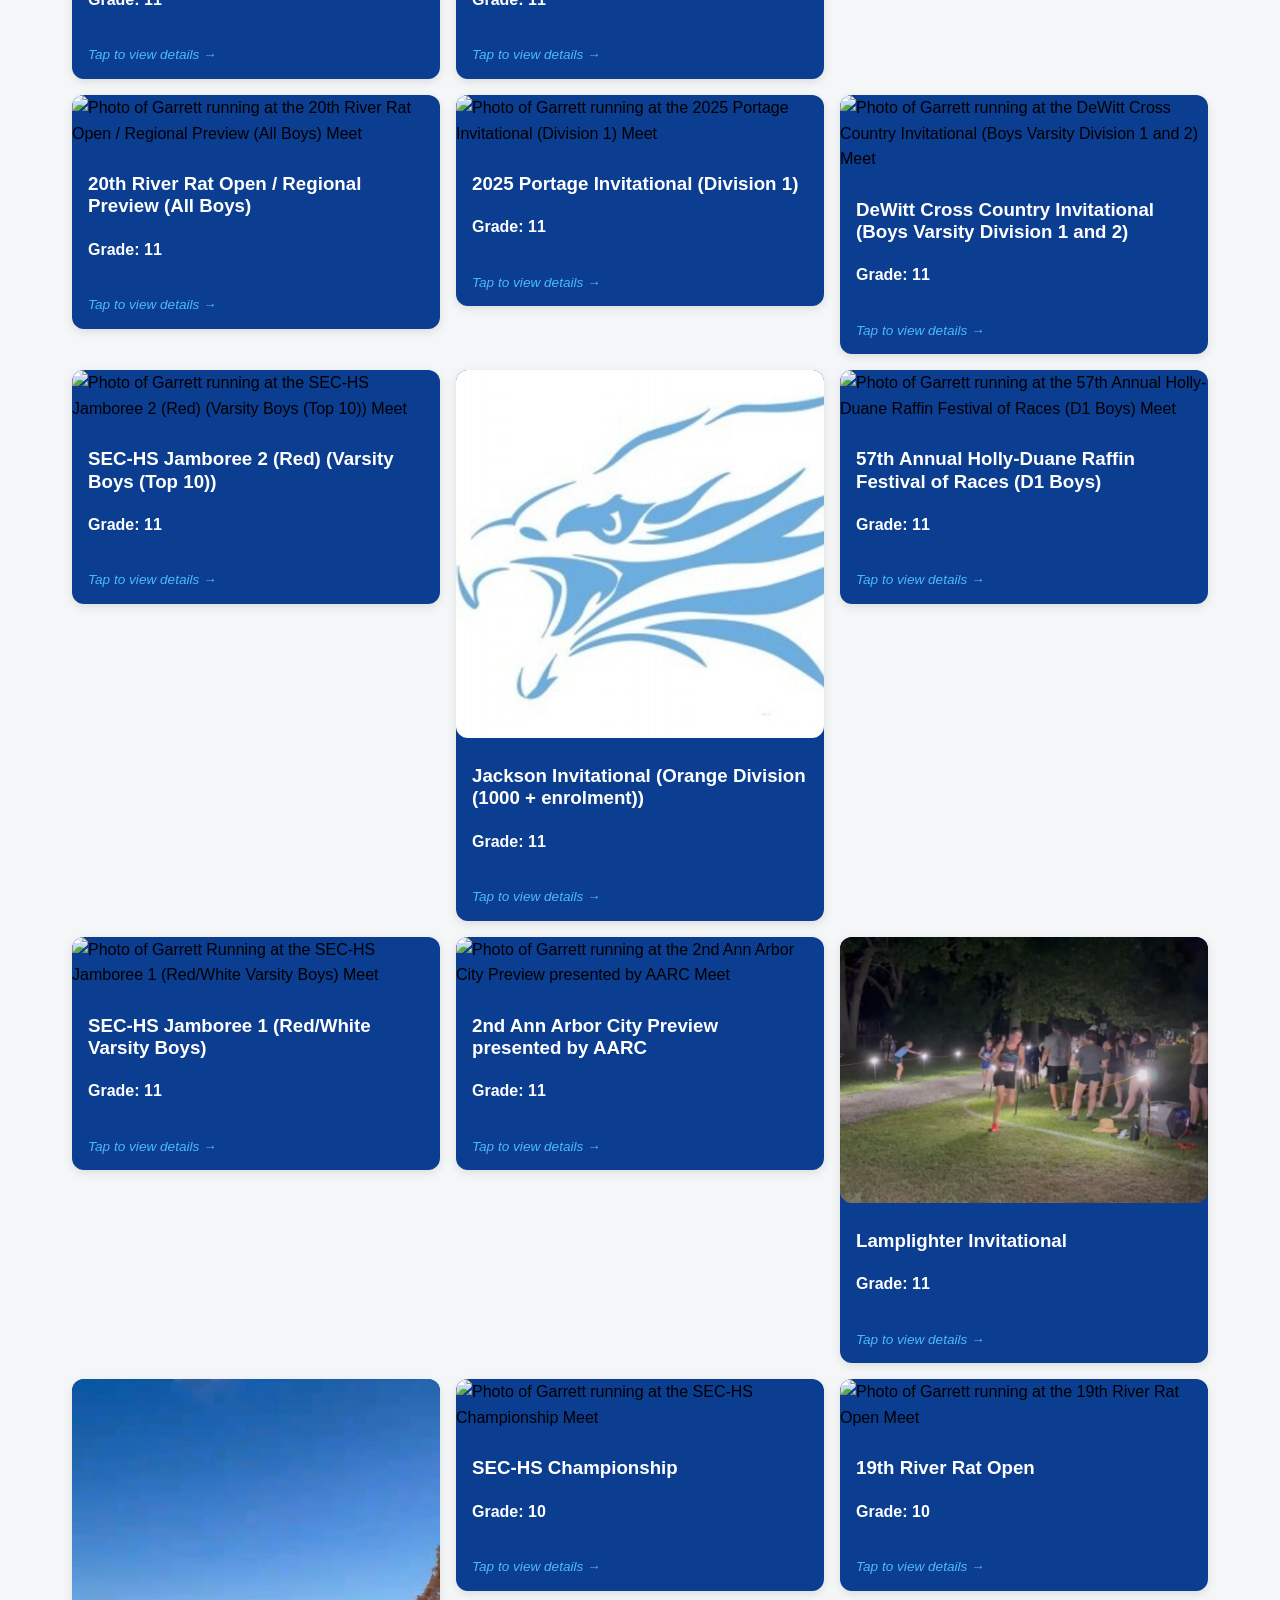
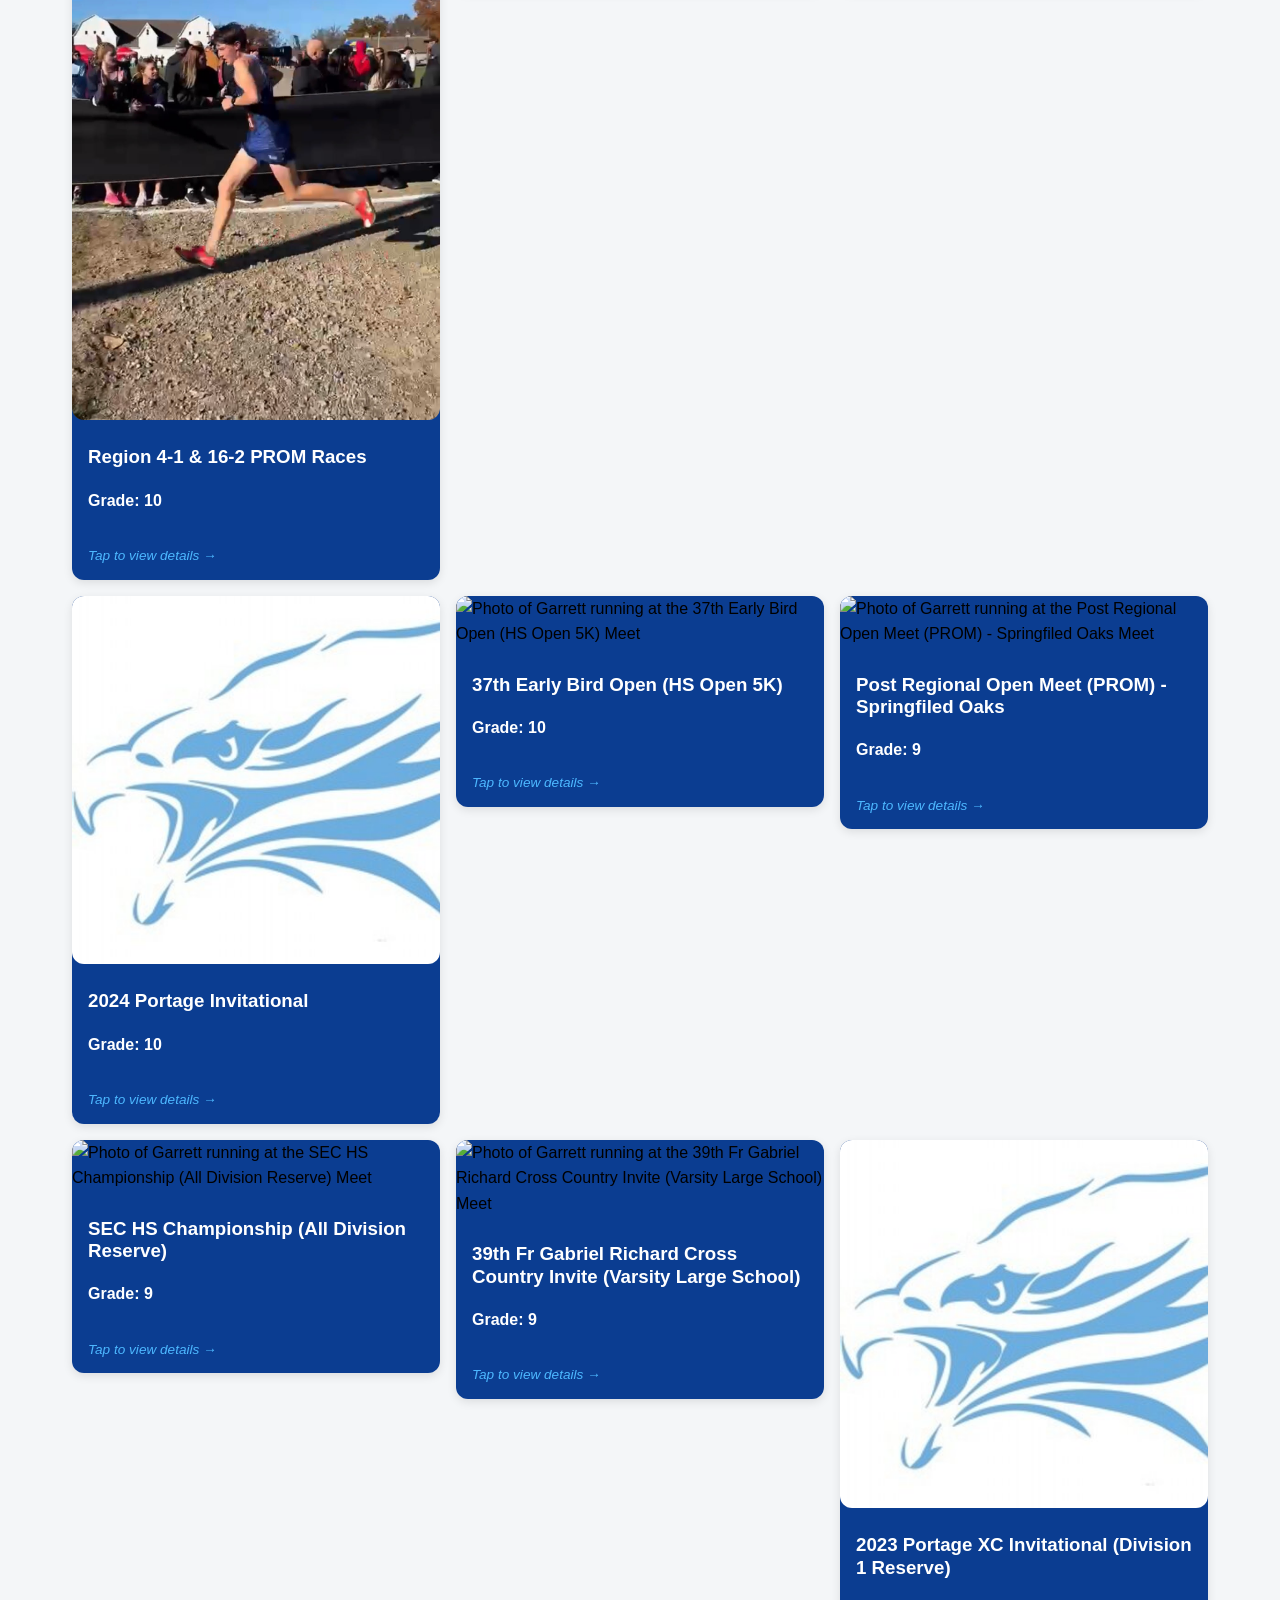
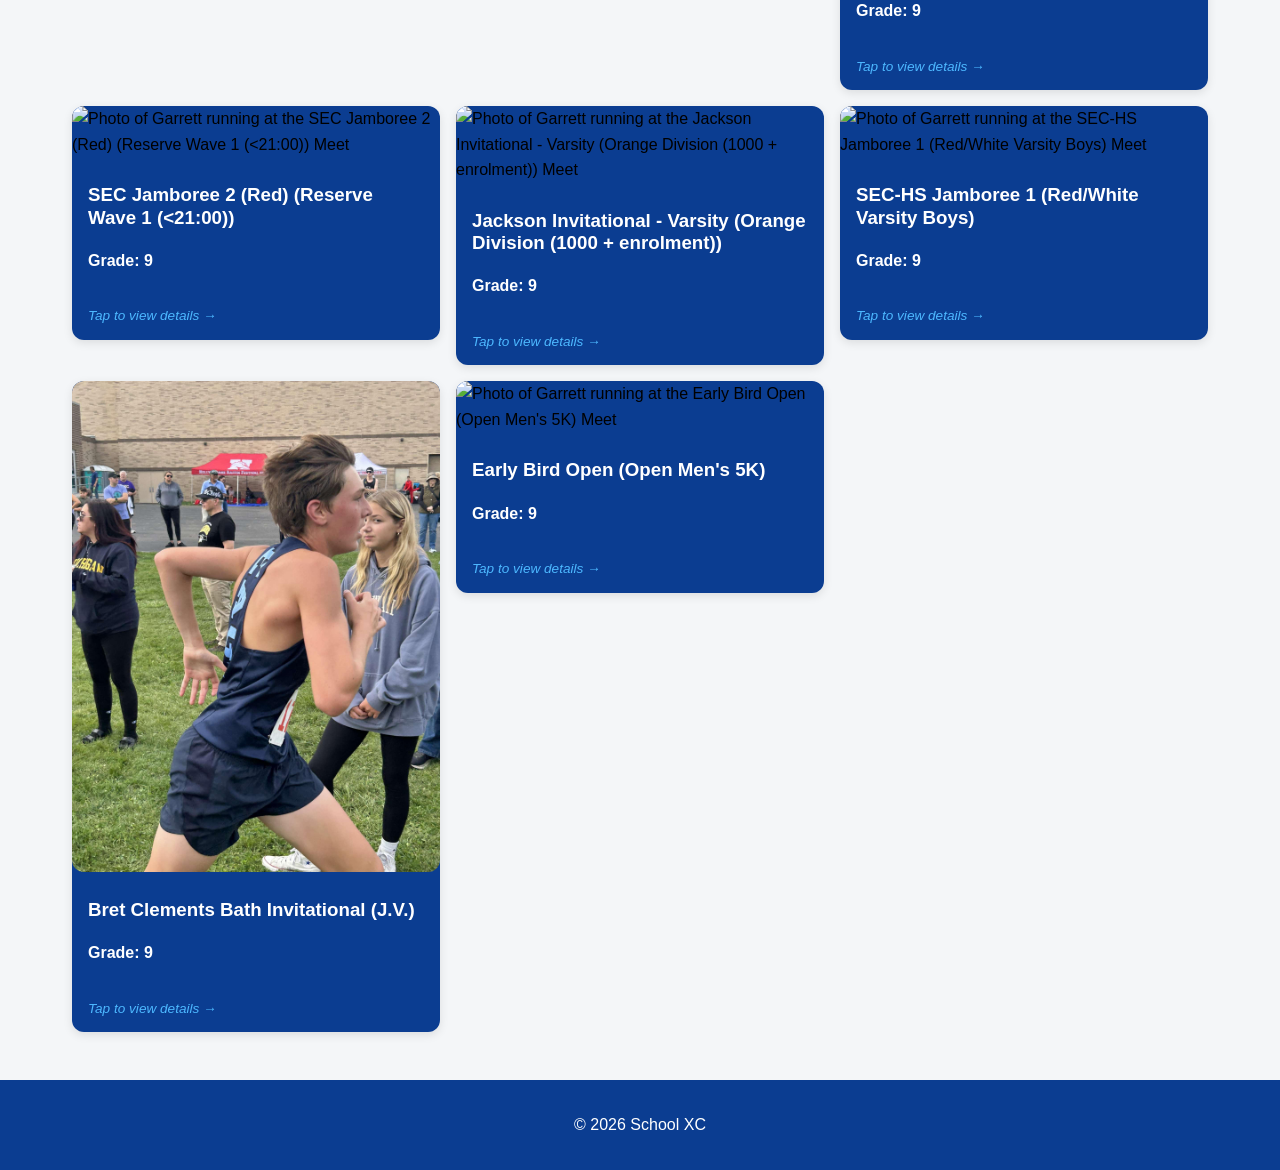
==== commit ba7e0965: "Updated HTML to include lightbox on gallery page, as well as stat summary section on index page" ====
--- a/index.html
+++ b/index.html
@@ -4,9 +4,8 @@
     <meta charset="utf-8" />
     <meta name="viewport" content="width=device-width, initial-scale=1" />
     <title>Garrett Comer | XC Athlete Profile</title>
-    <link rel="stylesheet" href="../css/reset.css" />
-    <link rel="stylesheet" href="../css/style.css"/>
-    <script src="filters.js" defer></script>
+    <link rel="stylesheet" href="css/reset.css" />
+    <link rel="stylesheet" href="css/style.css"/>
   </head>
 
   <body>    
@@ -27,7 +26,7 @@
 
             <article id="athlete-21615274" aria-labelledby="athlete-name-21615274">
             <header>
-                <img src="images/Cover Photo.jpg" alt="Photo of Garrett Comer" width="300"/>
+                <img src="images/Cover Photo.jpg" alt="Photo of Garrett Comer holding a trophy after his race" width="300"/>
                 <h3 id="athlete-name-21615274">Garrett Comer</h3>
                 <p>Grade: 11</p>
             </header>
@@ -80,17 +79,36 @@
             </fieldset>
             </form>
 
+
+            <!-- Stat summary bar -->
+            <div id="stat-summary">
+            <div class="stat">
+                <span class="stat-value" id="total-races">0</span>
+                <span class="stat-label">Total Races</span>
+            </div>
+            <div class="stat">
+                <span class="stat-value" id="avg-time">0:00</span>
+                <span class="stat-label">Avg Time</span>
+            </div>
+            <div class="stat">
+                <span class="stat-value" id="best-place">0</span>
+                <span class="stat-label">Best Placement</span>
+            </div>
+            </div>
+
+            <!-- Race count -->
+            <p id="race-count"></p>
             <div id="race-cards">
             <article aria-label="Race card" data-grade="11" data-year="2025" data-place="35" data-date="Aug 15 2025" data-time="17:22.3" data-time-seconds="1042.3">
                 <button type="button" class="athlete-card" aria-haspopup="dialog" aria-controls="meet-race-1" onclick="document.getElementById('meet-race-1').showModal()">
-                <img src="images/2025 Lamplighter.jpg" alt="Photo of Lamplighter Invitational Meet" width="300"/>
+                <img src="images/2025 Lamplighter.jpg" alt="Photo of Garrett running at the Lamplighter Invitational Meet" width="300"/>
                 <h3>Lamplighter Invitational</h3>
                 <p>Grade: 11</p>
                 </button>
 
                 <dialog id="meet-race-1" aria-labelledby="meet-race-1-title">
                 <h3 id="meet-race-1-title">Lamplighter Invitational</h3>
-                <img src="images/2025 Lamplighter.jpg" alt="Photo of Lamplighter Invitational Meet" />
+                <img src="images/2025 Lamplighter.jpg" alt="Photo of Garrett running at the Lamplighter Invitational Meet" />
                 <p>Date 📅: Aug 15 2025</p>
                 <p>Time: 17:22.3</p>
                 <p>Placement #️⃣: 35</p>
@@ -103,14 +121,14 @@
 
 <article aria-label="Race card" data-grade="11" data-year="2025" data-place="9" data-date="Aug 27 2025" data-time="17:40.1" data-time-seconds="1060.1">
                 <button type="button" class="athlete-card" aria-haspopup="dialog" aria-controls="meet-race-2" onclick="document.getElementById('meet-race-2').showModal()">
-                <img src="https://si339.github.io/ClientData/21615274/2025AARC.jpg" alt="Photo of 2nd Ann Arbor City Preview presented by AARC Meet" width="300"/>
+                <img src="https://si339.github.io/ClientData/21615274/2025AARC.jpg" alt="Photo of Garrett running at the 2nd Ann Arbor City Preview presented by AARC Meet" width="300"/>
                 <h3>2nd Ann Arbor City Preview presented by AARC</h3>
                 <p>Grade: 11</p>
                 </button>
 
                 <dialog id="meet-race-2" aria-labelledby="meet-race-2-title">
                 <h3 id="meet-race-2-title">2nd Ann Arbor City Preview presented by AARC</h3>
-                <img src="https://si339.github.io/ClientData/21615274/2025AARC.jpg" alt="Photo of 2nd Ann Arbor City Preview presented by AARC Meet" />
+                <img src="https://si339.github.io/ClientData/21615274/2025AARC.jpg" alt="Photo of Garrett running at the 2nd Ann Arbor City Preview presented by AARC Meet" />
                 <p>Date 📅: Aug 27 2025</p>
                 <p>Time: 17:40.1</p>
                 <p>Placement #️⃣: 9</p>
@@ -123,14 +141,14 @@
 
 <article aria-label="Race card" data-grade="11" data-year="2025" data-place="22" data-date="Sep 9 2025" data-time="16:55.1" data-time-seconds="1015.1">
                 <button type="button" class="athlete-card" aria-haspopup="dialog" aria-controls="meet-race-3" onclick="document.getElementById('meet-race-3').showModal()">
-                <img src="https://si339.github.io/ClientData/21615274/2025SEC_HSJamboree1.jpg" alt="Photo of SEC-HS Jamboree 1 (Red/White Varsity Boys) Meet" width="300"/>
+                <img src="https://si339.github.io/ClientData/21615274/2025SEC_HSJamboree1.jpg" alt="Photo of Garrett Running at the SEC-HS Jamboree 1 (Red/White Varsity Boys) Meet" width="300"/>
                 <h3>SEC-HS Jamboree 1 (Red/White Varsity Boys)</h3>
                 <p>Grade: 11</p>
                 </button>
 
                 <dialog id="meet-race-3" aria-labelledby="meet-race-3-title">
                 <h3 id="meet-race-3-title">SEC-HS Jamboree 1 (Red/White Varsity Boys)</h3>
-                <img src="https://si339.github.io/ClientData/21615274/2025SEC_HSJamboree1.jpg" alt="Photo of SEC-HS Jamboree 1 (Red/White Varsity Boys) Meet" />
+                <img src="https://si339.github.io/ClientData/21615274/2025SEC_HSJamboree1.jpg" alt="Photo of Garrett Running at the SEC-HS Jamboree 1 (Red/White Varsity Boys) Meet" />
                 <p>Date 📅: Sep 9 2025</p>
                 <p>Time: 16:55.1</p>
                 <p>Placement #️⃣: 22</p>
@@ -143,14 +161,14 @@
 
 <article aria-label="Race card" data-grade="11" data-year="2025" data-place="28" data-date="Sep 13 2025" data-time="16:58.4" data-time-seconds="1018.4">
                 <button type="button" class="athlete-card" aria-haspopup="dialog" aria-controls="meet-race-4" onclick="document.getElementById('meet-race-4').showModal()">
-                <img src="https://si339.github.io/ClientData/21615274/202557thHolly-Duane.jpg" alt="Photo of 57th Annual Holly-Duane Raffin Festival of Races (D1 Boys) Meet" width="300"/>
+                <img src="https://si339.github.io/ClientData/21615274/202557thHolly-Duane.jpg" alt="Photo of Garrett running at the 57th Annual Holly-Duane Raffin Festival of Races (D1 Boys) Meet" width="300"/>
                 <h3>57th Annual Holly-Duane Raffin Festival of Races (D1 Boys)</h3>
                 <p>Grade: 11</p>
                 </button>
 
                 <dialog id="meet-race-4" aria-labelledby="meet-race-4-title">
                 <h3 id="meet-race-4-title">57th Annual Holly-Duane Raffin Festival of Races (D1 Boys)</h3>
-                <img src="https://si339.github.io/ClientData/21615274/202557thHolly-Duane.jpg" alt="Photo of 57th Annual Holly-Duane Raffin Festival of Races (D1 Boys) Meet" />
+                <img src="https://si339.github.io/ClientData/21615274/202557thHolly-Duane.jpg" alt="Photo of Garrett running at the 57th Annual Holly-Duane Raffin Festival of Races (D1 Boys) Meet" />
                 <p>Date 📅: Sep 13 2025</p>
                 <p>Time: 16:58.4</p>
                 <p>Placement #️⃣: 28</p>
@@ -163,14 +181,14 @@
 
 <article aria-label="Race card" data-grade="11" data-year="2025" data-place="81" data-date="Sep 20 2025" data-time="16:46.8" data-time-seconds="1006.8">
                 <button type="button" class="athlete-card" aria-haspopup="dialog" aria-controls="meet-race-5" onclick="document.getElementById('meet-race-5').showModal()">
-                <img src="images/logo.jpeg" alt="Photo of Jackson Invitational (Orange Division (1000 + enrolment)) Meet" width="300"/>
+                <img src="images/logo.jpeg" alt="Photo of Garrett running at the Jackson Invitational (Orange Division (1000 + enrolment)) Meet" width="300"/>
                 <h3>Jackson Invitational (Orange Division (1000 + enrolment))</h3>
                 <p>Grade: 11</p>
                 </button>
 
                 <dialog id="meet-race-5" aria-labelledby="meet-race-5-title">
                 <h3 id="meet-race-5-title">Jackson Invitational (Orange Division (1000 + enrolment))</h3>
-                <img src="images/logo.jpeg" alt="Photo of Jackson Invitational (Orange Division (1000 + enrolment)) Meet" />
+                <img src="images/logo.jpeg" alt="Photo of Garrett running at the Jackson Invitational (Orange Division (1000 + enrolment)) Meet" />
                 <p>Date 📅: Sep 20 2025</p>
                 <p>Time: 16:46.8</p>
                 <p>Placement #️⃣: 81</p>
@@ -183,14 +201,14 @@
 
 <article aria-label="Race card" data-grade="11" data-year="2025" data-place="23" data-date="Sep 25 2025" data-time="16:55.9" data-time-seconds="1015.9">
                 <button type="button" class="athlete-card" aria-haspopup="dialog" aria-controls="meet-race-6" onclick="document.getElementById('meet-race-6').showModal()">
-                <img src="https://si339.github.io/ClientData/21615274/2025SEC_HSJamboree2.jpg" alt="Photo of SEC-HS Jamboree 2 (Red) (Varsity Boys (Top 10)) Meet" width="300"/>
+                <img src="https://si339.github.io/ClientData/21615274/2025SEC_HSJamboree2.jpg" alt="Photo of Garrett running at the SEC-HS Jamboree 2 (Red) (Varsity Boys (Top 10)) Meet" width="300"/>
                 <h3>SEC-HS Jamboree 2 (Red) (Varsity Boys (Top 10))</h3>
                 <p>Grade: 11</p>
                 </button>
 
                 <dialog id="meet-race-6" aria-labelledby="meet-race-6-title">
                 <h3 id="meet-race-6-title">SEC-HS Jamboree 2 (Red) (Varsity Boys (Top 10))</h3>
-                <img src="https://si339.github.io/ClientData/21615274/2025SEC_HSJamboree2.jpg" alt="Photo of SEC-HS Jamboree 2 (Red) (Varsity Boys (Top 10)) Meet" />
+                <img src="https://si339.github.io/ClientData/21615274/2025SEC_HSJamboree2.jpg" alt="Photo of Garrett running at the SEC-HS Jamboree 2 (Red) (Varsity Boys (Top 10)) Meet" />
                 <p>Date 📅: Sep 25 2025</p>
                 <p>Time: 16:55.9</p>
                 <p>Placement #️⃣: 23</p>
@@ -203,14 +221,14 @@
 
 <article aria-label="Race card" data-grade="11" data-year="2025" data-place="19" data-date="Sep 27 2025" data-time="16:55.4" data-time-seconds="1015.4">
                 <button type="button" class="athlete-card" aria-haspopup="dialog" aria-controls="meet-race-7" onclick="document.getElementById('meet-race-7').showModal()">
-                <img src="https://si339.github.io/ClientData/21615274/2025DeWittXCInvitational.jpg" alt="Photo of DeWitt Cross Country Invitational (Boys Varsity Division 1 and 2) Meet" width="300"/>
+                <img src="https://si339.github.io/ClientData/21615274/2025DeWittXCInvitational.jpg" alt="Photo of Garrett running at the DeWitt Cross Country Invitational (Boys Varsity Division 1 and 2) Meet" width="300"/>
                 <h3>DeWitt Cross Country Invitational (Boys Varsity Division 1 and 2)</h3>
                 <p>Grade: 11</p>
                 </button>
 
                 <dialog id="meet-race-7" aria-labelledby="meet-race-7-title">
                 <h3 id="meet-race-7-title">DeWitt Cross Country Invitational (Boys Varsity Division 1 and 2)</h3>
-                <img src="https://si339.github.io/ClientData/21615274/2025DeWittXCInvitational.jpg" alt="Photo of DeWitt Cross Country Invitational (Boys Varsity Division 1 and 2) Meet" />
+                <img src="https://si339.github.io/ClientData/21615274/2025DeWittXCInvitational.jpg" alt="Photo of Garrett running at the DeWitt Cross Country Invitational (Boys Varsity Division 1 and 2) Meet" />
                 <p>Date 📅: Sep 27 2025</p>
                 <p>Time: 16:55.4</p>
                 <p>Placement #️⃣: 19</p>
@@ -223,14 +241,14 @@
 
 <article aria-label="Race card" data-grade="11" data-year="2025" data-place="46" data-date="Oct 4 2025" data-time="16:49.8" data-time-seconds="1009.8">
                 <button type="button" class="athlete-card" aria-haspopup="dialog" aria-controls="meet-race-8" onclick="document.getElementById('meet-race-8').showModal()">
-                <img src="https://si339.github.io/ClientData/21615274/2025PortageInvitational.jpg" alt="Photo of 2025 Portage Invitational (Division 1) Meet" width="300"/>
+                <img src="https://si339.github.io/ClientData/21615274/2025PortageInvitational.jpg" alt="Photo of Garrett running at the 2025 Portage Invitational (Division 1) Meet" width="300"/>
                 <h3>2025 Portage Invitational (Division 1)</h3>
                 <p>Grade: 11</p>
                 </button>
 
                 <dialog id="meet-race-8" aria-labelledby="meet-race-8-title">
                 <h3 id="meet-race-8-title">2025 Portage Invitational (Division 1)</h3>
-                <img src="https://si339.github.io/ClientData/21615274/2025PortageInvitational.jpg" alt="Photo of 2025 Portage Invitational (Division 1) Meet" />
+                <img src="https://si339.github.io/ClientData/21615274/2025PortageInvitational.jpg" alt="Photo of Garrett running at the 2025 Portage Invitational (Division 1) Meet" />
                 <p>Date 📅: Oct 4 2025</p>
                 <p>Time: 16:49.8</p>
                 <p>Placement #️⃣: 46</p>
@@ -243,14 +261,14 @@
 
 <article aria-label="Race card" data-grade="11" data-year="2025" data-place="20" data-date="Oct 10 2025" data-time="17:16.1" data-time-seconds="1036.1">
                 <button type="button" class="athlete-card" aria-haspopup="dialog" aria-controls="meet-race-9" onclick="document.getElementById('meet-race-9').showModal()">
-                <img src="https://si339.github.io/ClientData/21615274/2025_20thRiverRatOpen.jpg" alt="Photo of 20th River Rat Open / Regional Preview (All Boys) Meet" width="300"/>
+                <img src="https://si339.github.io/ClientData/21615274/2025_20thRiverRatOpen.jpg" alt="Photo of Garrett running at the 20th River Rat Open / Regional Preview (All Boys) Meet" width="300"/>
                 <h3>20th River Rat Open / Regional Preview (All Boys)</h3>
                 <p>Grade: 11</p>
                 </button>
 
                 <dialog id="meet-race-9" aria-labelledby="meet-race-9-title">
                 <h3 id="meet-race-9-title">20th River Rat Open / Regional Preview (All Boys)</h3>
-                <img src="https://si339.github.io/ClientData/21615274/2025_20thRiverRatOpen.jpg" alt="Photo of 20th River Rat Open / Regional Preview (All Boys) Meet" />
+                <img src="https://si339.github.io/ClientData/21615274/2025_20thRiverRatOpen.jpg" alt="Photo of Garrett running at the 20th River Rat Open / Regional Preview (All Boys) Meet" />
                 <p>Date 📅: Oct 10 2025</p>
                 <p>Time: 17:16.1</p>
                 <p>Placement #️⃣: 20</p>
@@ -263,14 +281,14 @@
 
 <article aria-label="Race card" data-grade="11" data-year="2025" data-place="19" data-date="Oct 16 2025" data-time="17:00.5" data-time-seconds="1020.5">
                 <button type="button" class="athlete-card" aria-haspopup="dialog" aria-controls="meet-race-10" onclick="document.getElementById('meet-race-10').showModal()">
-                <img src="https://si339.github.io/ClientData/21615274/2025_SEC-HSChampionship.jpg" alt="Photo of SEC-HS Championship (Varsity RED) Meet" width="300"/>
+                <img src="https://si339.github.io/ClientData/21615274/2025_SEC-HSChampionship.jpg" alt="Photo of Garrett running at the SEC-HS Championship (Varsity RED) Meet" width="300"/>
                 <h3>SEC-HS Championship (Varsity RED)</h3>
                 <p>Grade: 11</p>
                 </button>
 
                 <dialog id="meet-race-10" aria-labelledby="meet-race-10-title">
                 <h3 id="meet-race-10-title">SEC-HS Championship (Varsity RED)</h3>
-                <img src="https://si339.github.io/ClientData/21615274/2025_SEC-HSChampionship.jpg" alt="Photo of SEC-HS Championship (Varsity RED) Meet" />
+                <img src="https://si339.github.io/ClientData/21615274/2025_SEC-HSChampionship.jpg" alt="Photo of Garrett running at the SEC-HS Championship (Varsity RED) Meet" />
                 <p>Date 📅: Oct 16 2025</p>
                 <p>Time: 17:00.5</p>
                 <p>Placement #️⃣: 19</p>
@@ -283,14 +301,14 @@
 
 <article aria-label="Race card" data-grade="11" data-year="2025" data-place="31" data-date="Oct 24 2025" data-time="16:43.8" data-time-seconds="1003.8">
                 <button type="button" class="athlete-card" aria-haspopup="dialog" aria-controls="meet-race-11" onclick="document.getElementById('meet-race-11').showModal()">
-                <img src="images/logo.jpeg" alt="Photo of MHSAA LP Region 04-01 @ DeWitt (C) Meet" width="300"/>
+                <img src="images/logo.jpeg" alt="Photo of Garrett running at the MHSAA LP Region 04-01 @ DeWitt (C) Meet" width="300"/>
                 <h3>MHSAA LP Region 04-01 @ DeWitt (C)</h3>
                 <p>Grade: 11</p>
                 </button>
 
                 <dialog id="meet-race-11" aria-labelledby="meet-race-11-title">
                 <h3 id="meet-race-11-title">MHSAA LP Region 04-01 @ DeWitt (C)</h3>
-                <img src="images/logo.jpeg" alt="Photo of MHSAA LP Region 04-01 @ DeWitt (C) Meet" />
+                <img src="images/logo.jpeg" alt="Photo of Garrett running at the MHSAA LP Region 04-01 @ DeWitt (C) Meet" />
                 <p>Date 📅: Oct 24 2025</p>
                 <p>Time: 16:43.8</p>
                 <p>Placement #️⃣: 31</p>
@@ -303,14 +321,14 @@
 
 <article aria-label="Race card" data-grade="11" data-year="2025" data-place="52" data-date="Nov 8 2025" data-time="16:44.5" data-time-seconds="1004.5">
                 <button type="button" class="athlete-card" aria-haspopup="dialog" aria-controls="meet-race-12" onclick="document.getElementById('meet-race-12').showModal()">
-                <img src="images/logo.jpeg" alt="Photo of MITCA Michigan Meet of Champions 2025 by HOKA (Boys Elite Open #2) Meet" width="300"/>
+                <img src="images/logo.jpeg" alt="Photo of Garrett running at the MITCA Michigan Meet of Champions 2025 by HOKA (Boys Elite Open #2) Meet" width="300"/>
                 <h3>MITCA Michigan Meet of Champions 2025 by HOKA (Boys Elite Open #2)</h3>
                 <p>Grade: 11</p>
                 </button>
 
                 <dialog id="meet-race-12" aria-labelledby="meet-race-12-title">
                 <h3 id="meet-race-12-title">MITCA Michigan Meet of Champions 2025 by HOKA (Boys Elite Open #2)</h3>
-                <img src="images/logo.jpeg" alt="Photo of MITCA Michigan Meet of Champions 2025 by HOKA (Boys Elite Open #2) Meet" />
+                <img src="images/logo.jpeg" alt="Photo of Garrett running at the MITCA Michigan Meet of Champions 2025 by HOKA (Boys Elite Open #2) Meet" />
                 <p>Date 📅: Nov 8 2025</p>
                 <p>Time: 16:44.5</p>
                 <p>Placement #️⃣: 52</p>
@@ -323,14 +341,14 @@
 
 <article aria-label="Race card" data-grade="10" data-year="2024" data-place="160" data-date="Aug 29 2024" data-time="21:04.2" data-time-seconds="1264.2">
                 <button type="button" class="athlete-card" aria-haspopup="dialog" aria-controls="meet-race-13" onclick="document.getElementById('meet-race-13').showModal()">
-                <img src="https://si339.github.io/ClientData/21615274/2024EarlyBirdOpen.jpg" alt="Photo of 37th Early Bird Open (HS Open 5K) Meet" width="300"/>
+                <img src="https://si339.github.io/ClientData/21615274/2024EarlyBirdOpen.jpg" alt="Photo of Garrett running at the 37th Early Bird Open (HS Open 5K) Meet" width="300"/>
                 <h3>37th Early Bird Open (HS Open 5K)</h3>
                 <p>Grade: 10</p>
                 </button>
 
                 <dialog id="meet-race-13" aria-labelledby="meet-race-13-title">
                 <h3 id="meet-race-13-title">37th Early Bird Open (HS Open 5K)</h3>
-                <img src="https://si339.github.io/ClientData/21615274/2024EarlyBirdOpen.jpg" alt="Photo of 37th Early Bird Open (HS Open 5K) Meet" />
+                <img src="https://si339.github.io/ClientData/21615274/2024EarlyBirdOpen.jpg" alt="Photo of Garrett running at the 37th Early Bird Open (HS Open 5K) Meet" />
                 <p>Date 📅: Aug 29 2024</p>
                 <p>Time: 21:04.2</p>
                 <p>Placement #️⃣: 160</p>
@@ -343,14 +361,14 @@
 
 <article aria-label="Race card" data-grade="10" data-year="2024" data-place="318" data-date="Oct 5 2024" data-time="21:04.9" data-time-seconds="1264.9">
                 <button type="button" class="athlete-card" aria-haspopup="dialog" aria-controls="meet-race-14" onclick="document.getElementById('meet-race-14').showModal()">
-                <img src="images/logo.jpeg" alt="Photo of 2024 Portage Invitational Meet" width="300"/>
+                <img src="images/logo.jpeg" alt="Photo of Garrett running at the 2024 Portage Invitational Meet" width="300"/>
                 <h3>2024 Portage Invitational</h3>
                 <p>Grade: 10</p>
                 </button>
 
                 <dialog id="meet-race-14" aria-labelledby="meet-race-14-title">
                 <h3 id="meet-race-14-title">2024 Portage Invitational</h3>
-                <img src="images/logo.jpeg" alt="Photo of 2024 Portage Invitational Meet" />
+                <img src="images/logo.jpeg" alt="Photo of Garrett running at the 2024 Portage Invitational Meet" />
                 <p>Date 📅: Oct 5 2024</p>
                 <p>Time: 21:04.9</p>
                 <p>Placement #️⃣: 318</p>
@@ -363,14 +381,14 @@
 
 <article aria-label="Race card" data-grade="10" data-year="2024" data-place="99" data-date="Oct 11 2024" data-time="20:34.8" data-time-seconds="1234.8">
                 <button type="button" class="athlete-card" aria-haspopup="dialog" aria-controls="meet-race-15" onclick="document.getElementById('meet-race-15').showModal()">
-                <img src="https://si339.github.io/ClientData/21615274/Garrett_RiverRat_2024.JPG" alt="Photo of 19th River Rat Open Meet" width="300"/>
+                <img src="https://si339.github.io/ClientData/21615274/Garrett_RiverRat_2024.JPG" alt="Photo of Garrett running at the 19th River Rat Open Meet" width="300"/>
                 <h3>19th River Rat Open</h3>
                 <p>Grade: 10</p>
                 </button>
 
                 <dialog id="meet-race-15" aria-labelledby="meet-race-15-title">
                 <h3 id="meet-race-15-title">19th River Rat Open</h3>
-                <img src="https://si339.github.io/ClientData/21615274/Garrett_RiverRat_2024.JPG" alt="Photo of 19th River Rat Open Meet" />
+                <img src="https://si339.github.io/ClientData/21615274/Garrett_RiverRat_2024.JPG" alt="Photo of Garrett running at the 19th River Rat Open Meet" />
                 <p>Date 📅: Oct 11 2024</p>
                 <p>Time: 20:34.8</p>
                 <p>Placement #️⃣: 99</p>
@@ -383,14 +401,14 @@
 
 <article aria-label="Race card" data-grade="10" data-year="2024" data-place="49" data-date="Oct 17 2024" data-time="19:17.8" data-time-seconds="1157.8">
                 <button type="button" class="athlete-card" aria-haspopup="dialog" aria-controls="meet-race-16" onclick="document.getElementById('meet-race-16').showModal()">
-                <img src="https://si339.github.io/ClientData/21615274/Garrett_SEC_2024.JPG" alt="Photo of SEC-HS Championship Meet" width="300"/>
+                <img src="https://si339.github.io/ClientData/21615274/Garrett_SEC_2024.JPG" alt="Photo of Garrett running at the SEC-HS Championship Meet" width="300"/>
                 <h3>SEC-HS Championship</h3>
                 <p>Grade: 10</p>
                 </button>
 
                 <dialog id="meet-race-16" aria-labelledby="meet-race-16-title">
                 <h3 id="meet-race-16-title">SEC-HS Championship</h3>
-                <img src="https://si339.github.io/ClientData/21615274/Garrett_SEC_2024.JPG" alt="Photo of SEC-HS Championship Meet" />
+                <img src="https://si339.github.io/ClientData/21615274/Garrett_SEC_2024.JPG" alt="Photo of Garrett running at the SEC-HS Championship Meet" />
                 <p>Date 📅: Oct 17 2024</p>
                 <p>Time: 19:17.8</p>
                 <p>Placement #️⃣: 49</p>
@@ -403,14 +421,14 @@
 
 <article aria-label="Race card" data-grade="10" data-year="2024" data-place="23" data-date="Oct 26 2024" data-time="18:42.7 SR">
                 <button type="button" class="athlete-card" aria-haspopup="dialog" aria-controls="meet-race-17" onclick="document.getElementById('meet-race-17').showModal()">
-                <img src="images/2024 Region 4-1 & 16-2 PROM Races.jpg" alt="Photo of Region 4-1 &amp; 16-2 PROM Races Meet" width="300"/>
+                <img src="images/2024 Region 4-1 & 16-2 PROM Races.jpg" alt="Photo of Garrett running at the Region 4-1 &amp; 16-2 PROM Races Meet" width="300"/>
                 <h3>Region 4-1 &amp; 16-2 PROM Races</h3>
                 <p>Grade: 10</p>
                 </button>
 
                 <dialog id="meet-race-17" aria-labelledby="meet-race-17-title">
                 <h3 id="meet-race-17-title">Region 4-1 &amp; 16-2 PROM Races</h3>
-                <img src="images/2024 Region 4-1 & 16-2 PROM Races.jpg" alt="Photo of Region 4-1 &amp; 16-2 PROM Races Meet" />
+                <img src="images/2024 Region 4-1 & 16-2 PROM Races.jpg" alt="Photo of Garrett running at the Region 4-1 &amp; 16-2 PROM Races Meet" />
                 <p>Date 📅: Oct 26 2024</p>
                 <p>Time: 18:42.7 SR</p>
                 <p>Placement #️⃣: 23</p>
@@ -423,14 +441,14 @@
 
 <article aria-label="Race card" data-grade="9" data-year="2023" data-place="67" data-date="Aug 31 2023" data-time="19:45.4" data-time-seconds="1185.4">
                 <button type="button" class="athlete-card" aria-haspopup="dialog" aria-controls="meet-race-18" onclick="document.getElementById('meet-race-18').showModal()">
-                <img src="https://si339.github.io/ClientData/21615274/2023EarlyBirdOpen.jpg" alt="Photo of Early Bird Open (Open Men&#x27;s 5K) Meet" width="300"/>
+                <img src="https://si339.github.io/ClientData/21615274/2023EarlyBirdOpen.jpg" alt="Photo of Garrett running at the Early Bird Open (Open Men&#x27;s 5K) Meet" width="300"/>
                 <h3>Early Bird Open (Open Men&#x27;s 5K)</h3>
                 <p>Grade: 9</p>
                 </button>
 
                 <dialog id="meet-race-18" aria-labelledby="meet-race-18-title">
                 <h3 id="meet-race-18-title">Early Bird Open (Open Men&#x27;s 5K)</h3>
-                <img src="https://si339.github.io/ClientData/21615274/2023EarlyBirdOpen.jpg" alt="Photo of Early Bird Open (Open Men&#x27;s 5K) Meet" />
+                <img src="https://si339.github.io/ClientData/21615274/2023EarlyBirdOpen.jpg" alt="Photo of Garrett running at the Early Bird Open (Open Men&#x27;s 5K) Meet" />
                 <p>Date 📅: Aug 31 2023</p>
                 <p>Time: 19:45.4</p>
                 <p>Placement #️⃣: 67</p>
@@ -443,14 +461,14 @@
 
 <article aria-label="Race card" data-grade="9" data-year="2023" data-place="23" data-date="Sep 9 2023" data-time="19:16.3" data-time-seconds="1156.3">
                 <button type="button" class="athlete-card" aria-haspopup="dialog" aria-controls="meet-race-19" onclick="document.getElementById('meet-race-19').showModal()">
-                <img src="images/2023 Bret Clements Bath Invitational (J.V.)" alt="Photo of Bret Clements Bath Invitational (J.V.) Meet" width="300"/>
+                <img src="images/2023 Bret Clements Bath Invitational-JV" alt="Photo of Garrett running at the Bret Clements Bath Invitational (J.V.) Meet" width="300"/>
                 <h3>Bret Clements Bath Invitational (J.V.)</h3>
                 <p>Grade: 9</p>
                 </button>
 
                 <dialog id="meet-race-19" aria-labelledby="meet-race-19-title">
                 <h3 id="meet-race-19-title">Bret Clements Bath Invitational (J.V.)</h3>
-                <img src="images/2023 Bret Clements Bath Invitational (J.V.)" alt="Photo of Bret Clements Bath Invitational (J.V.) Meet" />
+                <img src="images/2023 Bret Clements Bath Invitational-JV" alt="Photo of Garrett running at the Bret Clements Bath Invitational (J.V.) Meet" />
                 <p>Date 📅: Sep 9 2023</p>
                 <p>Time: 19:16.3</p>
                 <p>Placement #️⃣: 23</p>
@@ -463,14 +481,14 @@
 
 <article aria-label="Race card" data-grade="9" data-year="2023" data-place="97" data-date="Sep 13 2023" data-time="19:22.2" data-time-seconds="1162.2">
                 <button type="button" class="athlete-card" aria-haspopup="dialog" aria-controls="meet-race-20" onclick="document.getElementById('meet-race-20').showModal()">
-                <img src="https://si339.github.io/ClientData/21615274/Garrett_SEC1_2023.jpg" alt="Photo of SEC-HS Jamboree 1 (Red/White Varsity Boys) Meet" width="300"/>
+                <img src="https://si339.github.io/ClientData/21615274/Garrett_SEC1_2023.jpg" alt="Photo of Garrett running at the SEC-HS Jamboree 1 (Red/White Varsity Boys) Meet" width="300"/>
                 <h3>SEC-HS Jamboree 1 (Red/White Varsity Boys)</h3>
                 <p>Grade: 9</p>
                 </button>
 
                 <dialog id="meet-race-20" aria-labelledby="meet-race-20-title">
                 <h3 id="meet-race-20-title">SEC-HS Jamboree 1 (Red/White Varsity Boys)</h3>
-                <img src="https://si339.github.io/ClientData/21615274/Garrett_SEC1_2023.jpg" alt="Photo of SEC-HS Jamboree 1 (Red/White Varsity Boys) Meet" />
+                <img src="https://si339.github.io/ClientData/21615274/Garrett_SEC1_2023.jpg" alt="Photo of Garrett running at the SEC-HS Jamboree 1 (Red/White Varsity Boys) Meet" />
                 <p>Date 📅: Sep 13 2023</p>
                 <p>Time: 19:22.2</p>
                 <p>Placement #️⃣: 97</p>
@@ -483,14 +501,14 @@
 
 <article aria-label="Race card" data-grade="9" data-year="2023" data-place="206" data-date="Sep 23 2023" data-time="18:47.9" data-time-seconds="1127.9">
                 <button type="button" class="athlete-card" aria-haspopup="dialog" aria-controls="meet-race-21" onclick="document.getElementById('meet-race-21').showModal()">
-                <img src="https://si339.github.io/ClientData/21615274/Garrett_Jackson_2023.JPG" alt="Photo of Jackson Invitational - Varsity (Orange Division (1000 + enrolment)) Meet" width="300"/>
+                <img src="https://si339.github.io/ClientData/21615274/Garrett_Jackson_2023.JPG" alt="Photo of Garrett running at the Jackson Invitational - Varsity (Orange Division (1000 + enrolment)) Meet" width="300"/>
                 <h3>Jackson Invitational - Varsity (Orange Division (1000 + enrolment))</h3>
                 <p>Grade: 9</p>
                 </button>
 
                 <dialog id="meet-race-21" aria-labelledby="meet-race-21-title">
                 <h3 id="meet-race-21-title">Jackson Invitational - Varsity (Orange Division (1000 + enrolment))</h3>
-                <img src="https://si339.github.io/ClientData/21615274/Garrett_Jackson_2023.JPG" alt="Photo of Jackson Invitational - Varsity (Orange Division (1000 + enrolment)) Meet" />
+                <img src="https://si339.github.io/ClientData/21615274/Garrett_Jackson_2023.JPG" alt="Photo of Garrett running at the Jackson Invitational - Varsity (Orange Division (1000 + enrolment)) Meet" />
                 <p>Date 📅: Sep 23 2023</p>
                 <p>Time: 18:47.9</p>
                 <p>Placement #️⃣: 206</p>
@@ -503,14 +521,14 @@
 
 <article aria-label="Race card" data-grade="9" data-year="2023" data-place="21" data-date="Sep 27 2023" data-time="18:36.0" data-time-seconds="1116.0">
                 <button type="button" class="athlete-card" aria-haspopup="dialog" aria-controls="meet-race-22" onclick="document.getElementById('meet-race-22').showModal()">
-                <img src="https://si339.github.io/ClientData/21615274/Garrett_SEC2_2023.JPG" alt="Photo of SEC Jamboree 2 (Red) (Reserve Wave 1 (&lt;21:00)) Meet" width="300"/>
+                <img src="https://si339.github.io/ClientData/21615274/Garrett_SEC2_2023.JPG" alt="Photo of Garrett running at the SEC Jamboree 2 (Red) (Reserve Wave 1 (&lt;21:00)) Meet" width="300"/>
                 <h3>SEC Jamboree 2 (Red) (Reserve Wave 1 (&lt;21:00))</h3>
                 <p>Grade: 9</p>
                 </button>
 
                 <dialog id="meet-race-22" aria-labelledby="meet-race-22-title">
                 <h3 id="meet-race-22-title">SEC Jamboree 2 (Red) (Reserve Wave 1 (&lt;21:00))</h3>
-                <img src="https://si339.github.io/ClientData/21615274/Garrett_SEC2_2023.JPG" alt="Photo of SEC Jamboree 2 (Red) (Reserve Wave 1 (&lt;21:00)) Meet" />
+                <img src="https://si339.github.io/ClientData/21615274/Garrett_SEC2_2023.JPG" alt="Photo of Garrett running at the SEC Jamboree 2 (Red) (Reserve Wave 1 (&lt;21:00)) Meet" />
                 <p>Date 📅: Sep 27 2023</p>
                 <p>Time: 18:36.0</p>
                 <p>Placement #️⃣: 21</p>
@@ -523,14 +541,14 @@
 
 <article aria-label="Race card" data-grade="9" data-year="2023" data-place="104" data-date="Oct 7 2023" data-time="18:47.1" data-time-seconds="1127.1">
                 <button type="button" class="athlete-card" aria-haspopup="dialog" aria-controls="meet-race-23" onclick="document.getElementById('meet-race-23').showModal()">
-                <img src="images/logo.jpeg" alt="Photo of 2023 Portage XC Invitational (Division 1 Reserve) Meet" width="300"/>
+                <img src="images/logo.jpeg" alt="Photo of Garrett running at the 2023 Portage XC Invitational (Division 1 Reserve) Meet" width="300"/>
                 <h3>2023 Portage XC Invitational (Division 1 Reserve)</h3>
                 <p>Grade: 9</p>
                 </button>
 
                 <dialog id="meet-race-23" aria-labelledby="meet-race-23-title">
                 <h3 id="meet-race-23-title">2023 Portage XC Invitational (Division 1 Reserve)</h3>
-                <img src="images/logo.jpeg" alt="Photo of 2023 Portage XC Invitational (Division 1 Reserve) Meet" />
+                <img src="images/logo.jpeg" alt="Photo of Garrett running at the 2023 Portage XC Invitational (Division 1 Reserve) Meet" />
                 <p>Date 📅: Oct 7 2023</p>
                 <p>Time: 18:47.1</p>
                 <p>Placement #️⃣: 104</p>
@@ -543,14 +561,14 @@
 
 <article aria-label="Race card" data-grade="9" data-year="2023" data-place="134" data-date="Oct 14 2023" data-time="20:06.6" data-time-seconds="1206.6">
                 <button type="button" class="athlete-card" aria-haspopup="dialog" aria-controls="meet-race-24" onclick="document.getElementById('meet-race-24').showModal()">
-                <img src="https://si339.github.io/ClientData/21615274/Garrett_GabrielRichard2023.jpg" alt="Photo of 39th Fr Gabriel Richard Cross Country Invite (Varsity Large School) Meet" width="300"/>
+                <img src="https://si339.github.io/ClientData/21615274/Garrett_GabrielRichard2023.jpg" alt="Photo of Garrett running at the 39th Fr Gabriel Richard Cross Country Invite (Varsity Large School) Meet" width="300"/>
                 <h3>39th Fr Gabriel Richard Cross Country Invite (Varsity Large School)</h3>
                 <p>Grade: 9</p>
                 </button>
 
                 <dialog id="meet-race-24" aria-labelledby="meet-race-24-title">
                 <h3 id="meet-race-24-title">39th Fr Gabriel Richard Cross Country Invite (Varsity Large School)</h3>
-                <img src="https://si339.github.io/ClientData/21615274/Garrett_GabrielRichard2023.jpg" alt="Photo of 39th Fr Gabriel Richard Cross Country Invite (Varsity Large School) Meet" />
+                <img src="https://si339.github.io/ClientData/21615274/Garrett_GabrielRichard2023.jpg" alt="Photo of Garrett running at the 39th Fr Gabriel Richard Cross Country Invite (Varsity Large School) Meet" />
                 <p>Date 📅: Oct 14 2023</p>
                 <p>Time: 20:06.6</p>
                 <p>Placement #️⃣: 134</p>
@@ -563,14 +581,14 @@
 
 <article aria-label="Race card" data-grade="9" data-year="2023" data-place="44" data-date="Oct 19 2023" data-time="19:21.8" data-time-seconds="1161.8">
                 <button type="button" class="athlete-card" aria-haspopup="dialog" aria-controls="meet-race-25" onclick="document.getElementById('meet-race-25').showModal()">
-                <img src="https://si339.github.io/ClientData/21615274/2023EarlyBirdOpen.jpg" alt="Photo of SEC HS Championship (All Division Reserve) Meet" width="300"/>
+                <img src="https://si339.github.io/ClientData/21615274/2023EarlyBirdOpen.jpg" alt="Photo of Garrett running at the SEC HS Championship (All Division Reserve) Meet" width="300"/>
                 <h3>SEC HS Championship (All Division Reserve)</h3>
                 <p>Grade: 9</p>
                 </button>
 
                 <dialog id="meet-race-25" aria-labelledby="meet-race-25-title">
                 <h3 id="meet-race-25-title">SEC HS Championship (All Division Reserve)</h3>
-                <img src="https://si339.github.io/ClientData/21615274/2023EarlyBirdOpen.jpg" alt="Photo of SEC HS Championship (All Division Reserve) Meet" />
+                <img src="https://si339.github.io/ClientData/21615274/2023EarlyBirdOpen.jpg" alt="Photo of Garrett running at the SEC HS Championship (All Division Reserve) Meet" />
                 <p>Date 📅: Oct 19 2023</p>
                 <p>Time: 19:21.8</p>
                 <p>Placement #️⃣: 44</p>
@@ -583,14 +601,14 @@
 
 <article aria-label="Race card" data-grade="9" data-year="2023" data-place="13" data-date="Oct 28 2023" data-time="18:24.6" data-time-seconds="1104.6">
                 <button type="button" class="athlete-card" aria-haspopup="dialog" aria-controls="meet-race-26" onclick="document.getElementById('meet-race-26').showModal()">
-                <img src="https://si339.github.io/ClientData/21615274/2023EarlyBirdOpen.jpg" alt="Photo of Post Regional Open Meet (PROM) - Springfiled Oaks Meet" width="300"/>
+                <img src="https://si339.github.io/ClientData/21615274/2023EarlyBirdOpen.jpg" alt="Photo of Garrett running at the Post Regional Open Meet (PROM) - Springfiled Oaks Meet" width="300"/>
                 <h3>Post Regional Open Meet (PROM) - Springfiled Oaks</h3>
                 <p>Grade: 9</p>
                 </button>
 
                 <dialog id="meet-race-26" aria-labelledby="meet-race-26-title">
                 <h3 id="meet-race-26-title">Post Regional Open Meet (PROM) - Springfiled Oaks</h3>
-                <img src="https://si339.github.io/ClientData/21615274/2023EarlyBirdOpen.jpg" alt="Photo of Post Regional Open Meet (PROM) - Springfiled Oaks Meet" />
+                <img src="https://si339.github.io/ClientData/21615274/2023EarlyBirdOpen.jpg" alt="Photo of Garrett running at the Post Regional Open Meet (PROM) - Springfiled Oaks Meet" />
                 <p>Date 📅: Oct 28 2023</p>
                 <p>Time: 18:24.6</p>
                 <p>Placement #️⃣: 13</p>
@@ -606,6 +624,9 @@
     <footer>
         <p>&copy; 2026 School XC</p>
     </footer>
+
+    <script src="filters.js"></script>
+
   </body>
   
 </html>
--- a/css/style.css
+++ b/css/style.css
@@ -1,5 +1,5 @@
 /* AI USAGE: I used AI to help me with some of the animation code and with the color variables to make it cleaner,
-I also got help on just some random things and good property ideas to make it look nice (such as clamp)
+I also got help on just some random things and good property ideas to make it look nice (such as clamp) */
 
 /* Colors (AI help on the color codes) */
 
@@ -20,6 +20,14 @@
   }
 }
 
+/* Missing class to handle missing images */
+.missing {
+  border: 3px dashed orange;
+  background-color: #fff3cd;
+  min-height: 100px;
+  display: block;
+}
+
 /* Global Styles */
 
 body {
@@ -41,7 +49,6 @@
 h2 {
   font-size: clamp(1.3rem, 3vw, 1.8rem);
   margin-top: 2rem;
-  font-size: 1.6rem;
   text-align: center;
   color: #0b3d91;
   background-color: #cfe8ff;
@@ -71,7 +78,7 @@
 }
 
 img {
-  max-width: 100%;
+  width: 100%;
   height: auto;
   border-radius: 12px;
   object-fit: cover;
@@ -85,7 +92,7 @@
   padding: 1rem;
   text-align: center;
   top: 0;
-  z-index: 1;
+  z-index: 100;
 }
 
 .mainheader {
@@ -225,7 +232,7 @@
   border: none;
   border-radius: 12px;
   padding: 1.5rem;
-  max-width: 90%;
+  width: 90%;
   background: var(--dark-blue);
 }
 
@@ -253,8 +260,13 @@
   padding-bottom: 4px;
 }
 
-dialog p, a {
+dialog p, dialog a {
   color: white
+}
+
+dialog p {
+  font-size: 1.1rem;
+  margin-bottom: 0.5rem;
 }
 
 dialog a:hover {
@@ -267,6 +279,19 @@
   color: var(--black);
 }
 
+dialog button:active {
+  transform: scale(0.95);
+}
+
+.athlete-card::after {
+  content: "Tap to view details →";
+  display: block;
+  padding: 0 1rem 0.8rem 1rem;
+  color: var(--sky-blue);
+  font-size: 0.85rem;
+  font-style: italic;
+}
+
 
 /* Footer */
 
@@ -278,7 +303,7 @@
   margin-top: 2rem;
 }
 
-/* Animations */
+/* Animations (AI helped on this, but I adjusted the code accordingly) */
 
 @keyframes fadeIn {
   from {
@@ -288,6 +313,21 @@
   to {
     opacity: 1;
     transform: translateY(0);
+  }
+}
+
+dialog {
+  animation: dialogPop 0.25s ease;
+}
+
+@keyframes dialogPop {
+  from {
+    opacity: 0;
+    transform: scale(0.95);
+  }
+  to {
+    opacity: 1;
+    transform: scale(1);
   }
 }
 
@@ -306,4 +346,90 @@
 select:focus {
   outline: 3px solid var(--sky-blue);
   outline-offset: 2px;
+}
+
+
+/*Desktop / Tablet Layout (768px+)*/
+@media (min-width: 768px) {
+
+  main {
+    max-width: 1200px;
+    margin: 0 auto;
+    padding: 0 1rem;
+  }
+
+  #athlete-21615274 {
+    display: flex;
+    gap: 2rem;
+    align-items: flex-start;
+  }
+
+  #athlete-21615274 header {
+    flex-shrink: 0;
+    width: 200px;
+  }
+
+  #athlete-21615274 img {
+    width: 200px;
+  }
+
+  #race-cards {
+    grid-template-columns: repeat(2, 1fr);
+  }
+
+  dialog {
+    width: 60%;
+    max-width: 700px;
+  }
+
+  form fieldset {
+    display: flex;
+    flex-wrap: wrap;
+    gap: 1rem;
+    align-items: center;
+  }
+}
+
+/* Wide Desktop media query(1024px+) */
+@media (min-width: 1024px) {
+
+  #race-cards {
+    grid-template-columns: repeat(3, 1fr);
+  }
+}
+
+
+/* CSS for stat summary section (GENAI help) */
+#stat-summary {
+  display: flex;
+  justify-content: space-around;
+  background: var(--dark-blue);
+  border-radius: 12px;
+  padding: 1rem;
+  margin: 0 1rem 1rem 1rem;
+}
+
+.stat {
+  display: flex;
+  flex-direction: column;
+  align-items: center;
+  color: var(--white);
+}
+
+.stat-value {
+  font-size: 1.8rem;
+  font-weight: bold;
+  color: var(--sky-blue);
+}
+
+.stat-label {
+  font-size: 0.85rem;
+  opacity: 0.85;
+}
+
+#race-count {
+  text-align: center;
+  font-weight: bold;
+  color: var(--dark-blue);
+  margin: 0 1rem 0.5rem 1rem;
 }
